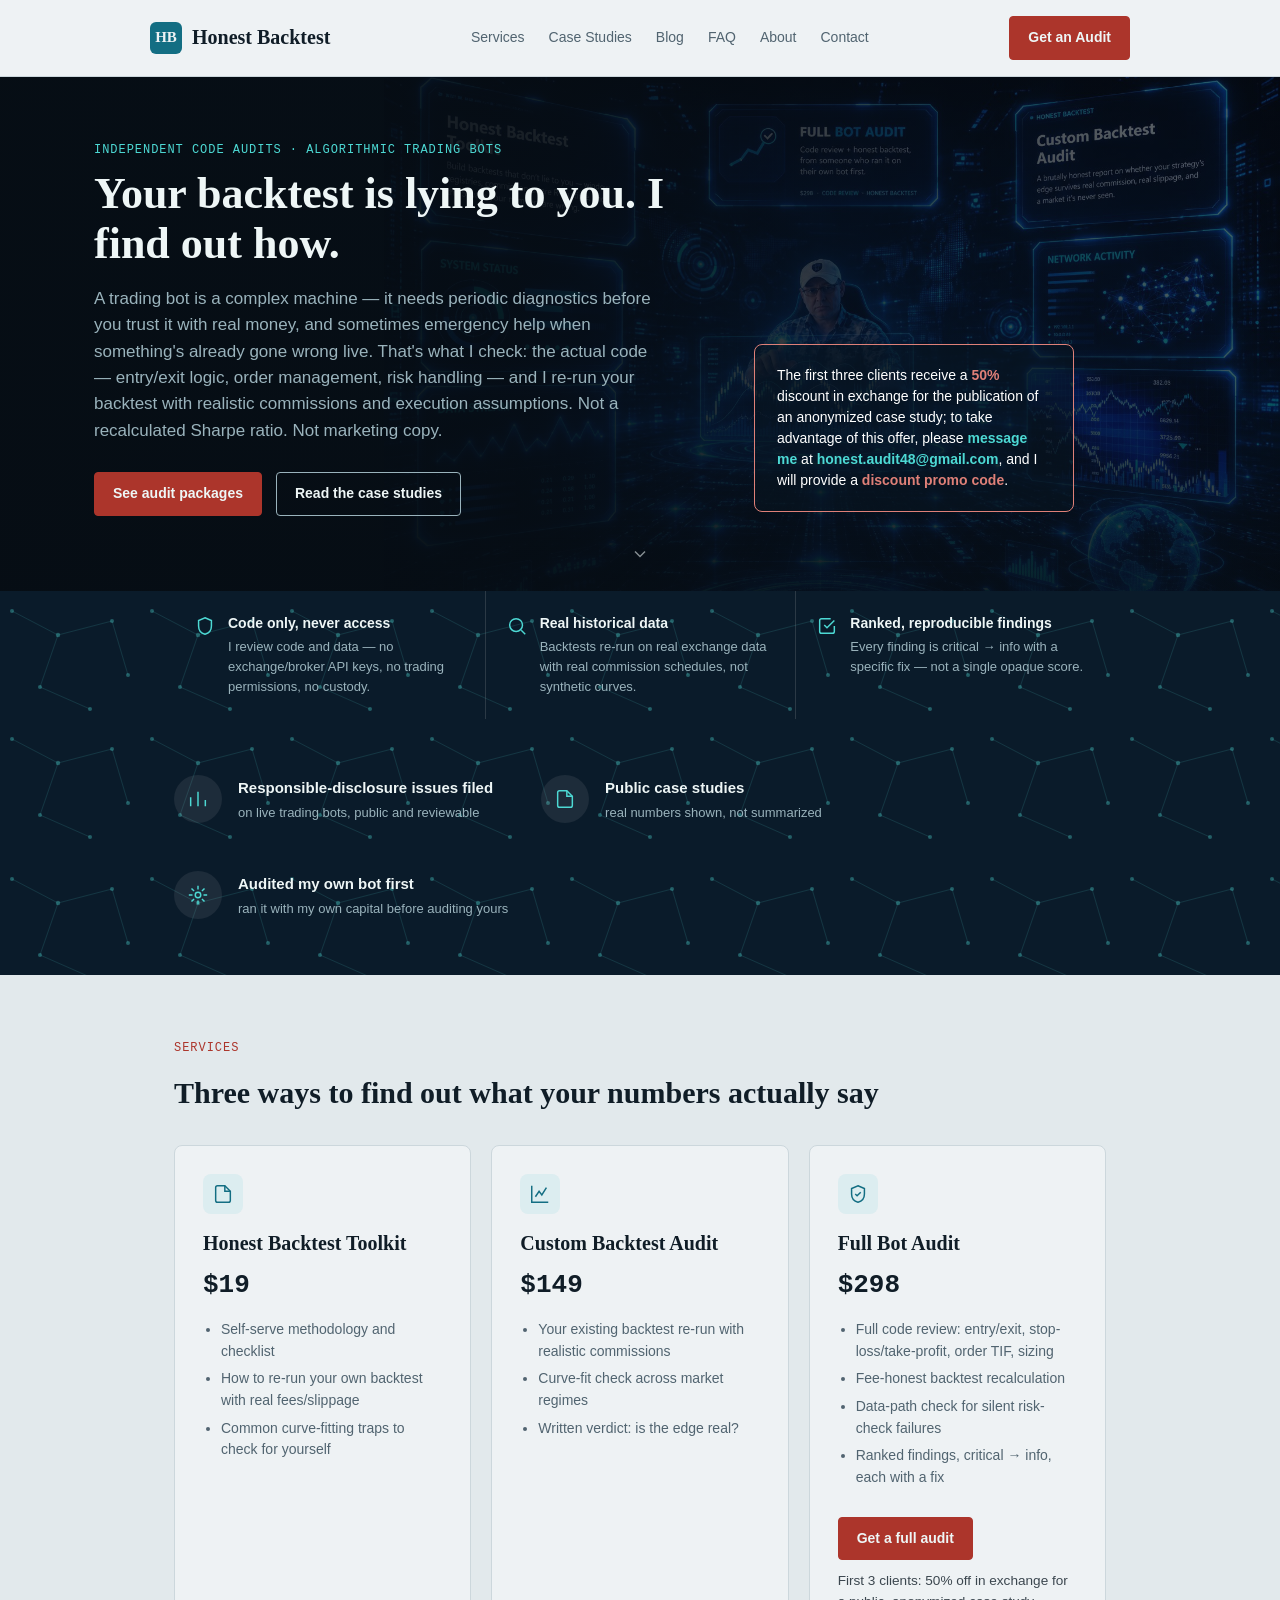
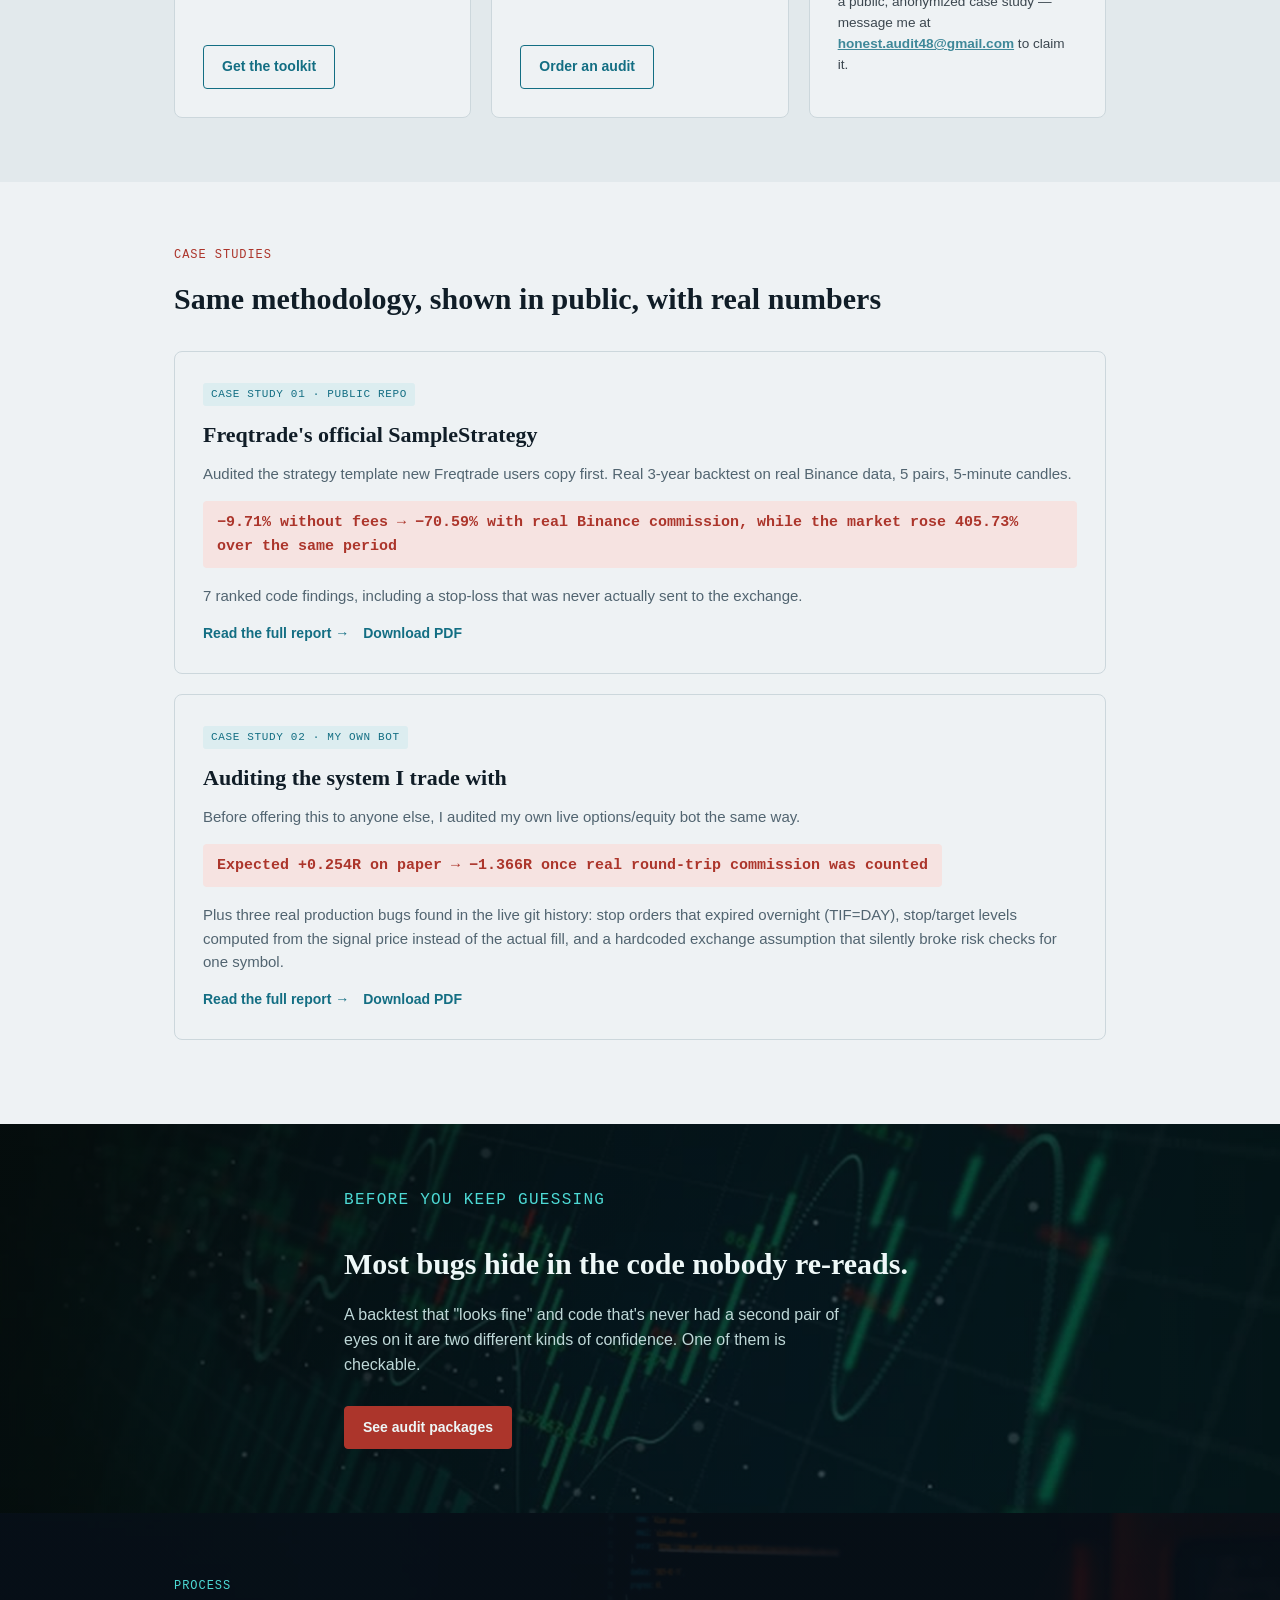
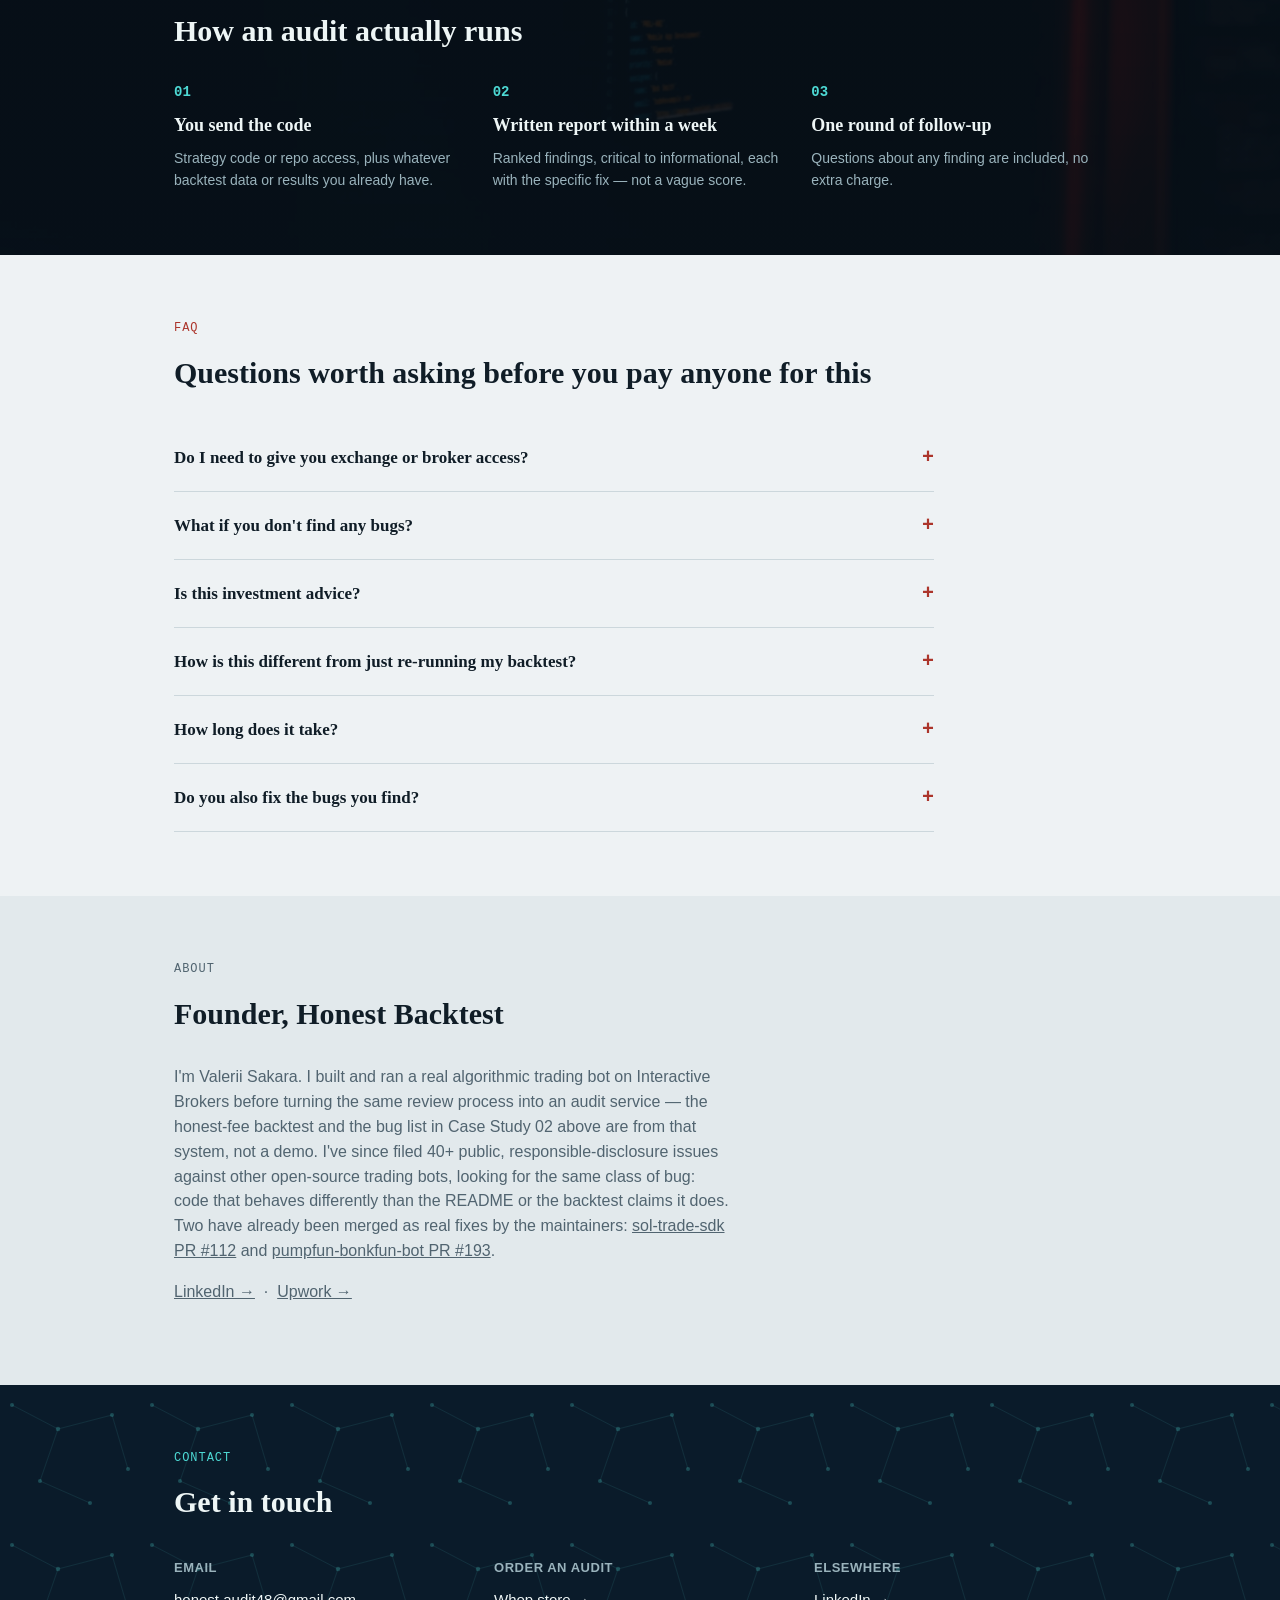
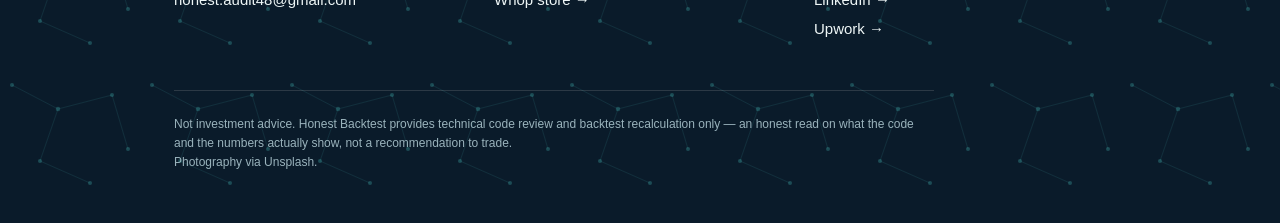
==== index.html @ cdfe2dd7 "content: добавить второй proof-фикс (pumpfun-bonkfun-bot PR #193) в About Первый мёрж (sol-trade-sdk" ====
<!DOCTYPE html>
<html lang="en">
<head>
<!-- Google tag (gtag.js) -->
<script async src="https://www.googletagmanager.com/gtag/js?id=G-0332EXMNZG"></script>
<script>
  window.dataLayer = window.dataLayer || [];
  function gtag(){dataLayer.push(arguments);}
  gtag('js', new Date());
  gtag('config', 'G-0332EXMNZG');
</script>
<meta charset="UTF-8">
<meta name="viewport" content="width=device-width, initial-scale=1.0">
<title>Honest Backtest — Code Audits for Algorithmic Trading Bots</title>
<meta name="description" content="Independent code audits for algorithmic trading bots. Real commissions, real bugs, real backtests — not marketing curves.">
<link rel="icon" href="data:image/svg+xml,%3Csvg xmlns='http://www.w3.org/2000/svg' viewBox='0 0 64 64'%3E%3Crect width='64' height='64' rx='10' fill='%230a1c2b'/%3E%3Ctext x='32' y='42' font-family='Georgia,serif' font-size='28' font-weight='bold' fill='%234dd9d4' text-anchor='middle'%3EHB%3C/text%3E%3C/svg%3E">
<link rel="stylesheet" href="assets/site.css">
</head>
<body>

<header class="site">
  <div class="wrap nav">
    <a class="brand" href="#top">
      <span class="mark">HB</span>
      Honest Backtest
    </a>
    <nav class="links">
      <a href="#services">Services</a>
      <a href="#cases">Case Studies</a>
      <a href="blog/">Blog</a>
      <a href="#faq">FAQ</a>
      <a href="#about">About</a>
      <a href="#contact">Contact</a>
    </nav>
    <a class="btn btn-primary" href="https://whop.com/honest-backtest/full-bot-audit/" target="_blank" rel="noopener">Get an Audit</a>
  </div>
</header>

<section class="hero" id="top">
  <div class="wrap hero-grid">
    
        <div class="hero-main">
    <p class="kicker">Independent code audits · algorithmic trading bots</p>
    <h1>Your backtest is lying to you. I find out how.</h1>
    <p class="lede">A trading bot is a complex machine — it needs periodic diagnostics before you
    trust it with real money, and sometimes emergency help when something's already gone
    wrong live. That's what I check: the actual code — entry/exit logic, order management, risk
    handling — and I re-run your backtest with realistic commissions and execution assumptions.
    Not a recalculated Sharpe ratio. Not marketing copy.</p>
    <div class="cta-row">
      <a class="btn btn-primary" href="https://whop.com/honest-backtest/full-bot-audit/" target="_blank" rel="noopener">See audit packages</a>
      <a class="btn btn-ghost" href="#cases">Read the case studies</a>
    </div>
        </div>
<div class="hero-offer"><p>The first three clients receive a <strong>50%</strong> discount in exchange for the publication of an anonymized case study; to take advantage of this offer, please <a href="mailto:honest.audit48@gmail.com?subject=Case%20study%20rate">message me</a> at <a href="mailto:honest.audit48@gmail.com?subject=Case%20study%20rate">honest.audit48@gmail.com</a>, and I will provide a <strong>discount promo code</strong>.</p></div>
  </div>
  <div class="scroll-cue">
    <a href="#services" aria-label="Scroll to services" style="color:inherit;">
      <svg viewBox="0 0 24 24" fill="none" stroke="currentColor" stroke-width="1.8"><path d="M6 9l6 6 6-6"/></svg>
    </a>
  </div>
</section>

<div class="trust-strip">
  <div class="wrap">
    <div class="trust-item">
      <svg class="icon" viewBox="0 0 24 24" fill="none" stroke="currentColor" stroke-width="1.6"><path d="M12 3l7 3v6c0 4.5-3 8-7 9-4-1-7-4.5-7-9V6l7-3z"/></svg>
      <div><strong>Code only, never access</strong><span>I review code and data — no exchange/broker API keys, no trading permissions, no custody.</span></div>
    </div>
    <div class="trust-item">
      <svg class="icon" viewBox="0 0 24 24" fill="none" stroke="currentColor" stroke-width="1.6"><circle cx="11" cy="11" r="7"/><path d="M21 21l-4.35-4.35"/></svg>
      <div><strong>Real historical data</strong><span>Backtests re-run on real exchange data with real commission schedules, not synthetic curves.</span></div>
    </div>
    <div class="trust-item">
      <svg class="icon" viewBox="0 0 24 24" fill="none" stroke="currentColor" stroke-width="1.6"><path d="M9 11l3 3 8-8"/><path d="M20 12v6a2 2 0 0 1-2 2H6a2 2 0 0 1-2-2V6a2 2 0 0 1 2-2h10"/></svg>
      <div><strong>Ranked, reproducible findings</strong><span>Every finding is critical → info with a specific fix — not a single opaque score.</span></div>
    </div>
  </div>
</div>

<div class="stat-band">
  <div class="wrap">
    <div class="stat">
      <div class="icon-badge"><svg class="icon" viewBox="0 0 24 24" fill="none" stroke="currentColor" stroke-width="1.6"><path d="M4 20V10M12 20V4M20 20v-7"/></svg></div>
      <div><strong>Responsible-disclosure issues filed</strong><div class="label">on live trading bots, public and reviewable</div></div>
    </div>
    <div class="stat">
      <div class="icon-badge"><svg class="icon" viewBox="0 0 24 24" fill="none" stroke="currentColor" stroke-width="1.6"><path d="M14 3H6a2 2 0 0 0-2 2v14a2 2 0 0 0 2 2h12a2 2 0 0 0 2-2V9z"/><path d="M14 3v6h6"/></svg></div>
      <div><strong>Public case studies</strong><div class="label">real numbers shown, not summarized</div></div>
    </div>
    <div class="stat">
      <div class="icon-badge"><svg class="icon" viewBox="0 0 24 24" fill="none" stroke="currentColor" stroke-width="1.6"><path d="M12 2v4M12 18v4M4.9 4.9l2.8 2.8M16.3 16.3l2.8 2.8M2 12h4M18 12h4M4.9 19.1l2.8-2.8M16.3 7.7l2.8-2.8"/><circle cx="12" cy="12" r="3"/></svg></div>
      <div><strong>Audited my own bot first</strong><div class="label">ran it with my own capital before auditing yours</div></div>
    </div>
  </div>
</div>

<section id="services" class="alt">
  <div class="wrap">
    <p class="kicker">Services</p>
    <h2>Three ways to find out what your numbers actually say</h2>
    <div class="cards">
      <div class="card">
        <div class="icon-badge"><svg class="icon" viewBox="0 0 24 24" fill="none" stroke="currentColor" stroke-width="1.6"><path d="M4 19V5a2 2 0 0 1 2-2h8l6 6v10a2 2 0 0 1-2 2H6a2 2 0 0 1-2-2z"/><path d="M14 3v6h6"/></svg></div>
        <h3>Honest Backtest Toolkit</h3>
        <div class="price">$19</div>
        <ul>
          <li>Self-serve methodology and checklist</li>
          <li>How to re-run your own backtest with real fees/slippage</li>
          <li>Common curve-fitting traps to check for yourself</li>
        </ul>
        <a class="btn btn-ghost" href="https://whop.com/honest-backtest/honest-backtest-toolkit/" target="_blank" rel="noopener">Get the toolkit</a>
      </div>
      <div class="card">
        <div class="icon-badge"><svg class="icon" viewBox="0 0 24 24" fill="none" stroke="currentColor" stroke-width="1.6"><path d="M3 3v18h18"/><path d="M7 15l4-6 3 4 5-8"/></svg></div>
        <h3>Custom Backtest Audit</h3>
        <div class="price">$149</div>
        <ul>
          <li>Your existing backtest re-run with realistic commissions</li>
          <li>Curve-fit check across market regimes</li>
          <li>Written verdict: is the edge real?</li>
        </ul>
        <a class="btn btn-ghost" href="https://whop.com/honest-backtest/custom-backtest-audit/" target="_blank" rel="noopener">Order an audit</a>
      </div>
      <div class="card">
        <div class="icon-badge"><svg class="icon" viewBox="0 0 24 24" fill="none" stroke="currentColor" stroke-width="1.6"><path d="M12 3l7 3v6c0 4.5-3 8-7 9-4-1-7-4.5-7-9V6l7-3z"/><path d="M9 12l2 2 4-4"/></svg></div>
        <h3>Full Bot Audit</h3>
        <div class="price">$298</div>
        <ul>
          <li>Full code review: entry/exit, stop-loss/take-profit, order TIF, sizing</li>
          <li>Fee-honest backtest recalculation</li>
          <li>Data-path check for silent risk-check failures</li>
          <li>Ranked findings, critical → info, each with a fix</li>
        </ul>
        <a class="btn btn-primary" href="https://whop.com/honest-backtest/full-bot-audit/" target="_blank" rel="noopener">Get a full audit</a>
        <p style="font-size:0.85rem;margin-top:0.6rem;opacity:0.8;">First 3 clients: 50% off in exchange for a public, anonymized case study — message me at <a href="mailto:honest.audit48@gmail.com?subject=Case%20study%20rate" style="color:var(--ledger);font-weight:600;">honest.audit48@gmail.com</a> to claim it.</p>
      </div>
    </div>
  </div>
</section>

<section id="cases">
  <div class="wrap">
    <p class="kicker">Case Studies</p>
    <h2>Same methodology, shown in public, with real numbers</h2>

    <div class="case">
      <span class="tag">Case Study 01 · Public repo</span>
      <h3>Freqtrade's official SampleStrategy</h3>
      <p>Audited the strategy template new Freqtrade users copy first. Real 3-year backtest on
      real Binance data, 5 pairs, 5-minute candles.</p>
      <div class="verdict">−9.71% without fees → −70.59% with real Binance commission, while the market rose 405.73% over the same period</div>
      <p>7 ranked code findings, including a stop-loss that was never actually sent to the exchange.</p>
      <div class="links">
        <a href="https://claude.ai/code/artifact/08ad5829-892b-4f8c-b512-94a0d132cc5e" target="_blank" rel="noopener">Read the full report →</a>
        <a href="assets/case_study_01.pdf" target="_blank">Download PDF</a>
      </div>
    </div>

    <div class="case">
      <span class="tag">Case Study 02 · My own bot</span>
      <h3>Auditing the system I trade with</h3>
      <p>Before offering this to anyone else, I audited my own live options/equity bot the same way.</p>
      <div class="verdict">Expected +0.254R on paper → −1.366R once real round-trip commission was counted</div>
      <p>Plus three real production bugs found in the live git history: stop orders that expired
      overnight (TIF=DAY), stop/target levels computed from the signal price instead of the actual
      fill, and a hardcoded exchange assumption that silently broke risk checks for one symbol.</p>
      <div class="links">
        <a href="https://claude.ai/code/artifact/f31bba22-2366-4776-a460-5d268b5673dc" target="_blank" rel="noopener">Read the full report →</a>
        <a href="assets/case_study_02.pdf" target="_blank">Download PDF</a>
      </div>
    </div>
  </div>
</section>

<div class="cta-photo-band">
  <div class="wrap">
    <p class="kicker">Before you keep guessing</p>
    <h2>Most bugs hide in the code nobody re-reads.</h2>
    <p>A backtest that "looks fine" and code that's never had a second pair of eyes on it are two
    different kinds of confidence. One of them is checkable.</p>
    <a class="btn btn-primary" href="https://whop.com/honest-backtest/full-bot-audit/" target="_blank" rel="noopener">See audit packages</a>
  </div>
</div>

<section class="process-photo">
  <div class="wrap">
    <p class="kicker">Process</p>
    <h2>How an audit actually runs</h2>
    <div class="steps">
      <div class="step">
        <div class="n">01</div>
        <h4>You send the code</h4>
        <p>Strategy code or repo access, plus whatever backtest data or results you already have.</p>
      </div>
      <div class="step">
        <div class="n">02</div>
        <h4>Written report within a week</h4>
        <p>Ranked findings, critical to informational, each with the specific fix — not a vague score.</p>
      </div>
      <div class="step">
        <div class="n">03</div>
        <h4>One round of follow-up</h4>
        <p>Questions about any finding are included, no extra charge.</p>
      </div>
    </div>
  </div>
</section>

<section id="faq">
  <div class="wrap">
    <p class="kicker">FAQ</p>
    <h2>Questions worth asking before you pay anyone for this</h2>
    <div class="faq">
      <details>
        <summary>Do I need to give you exchange or broker access?</summary>
        <p>No. I review code and whatever data/results you send me — never live API keys, trading
        permissions, or custody of funds. There is nothing to hand over access to.</p>
      </details>
      <details>
        <summary>What if you don't find any bugs?</summary>
        <p>You still get the fee-honest backtest recalculation and the full written report. The
        audit isn't graded on how many findings there are — a clean result is a real result too.</p>
      </details>
      <details>
        <summary>Is this investment advice?</summary>
        <p>No. It's a technical read on what your code and your numbers actually show — not a
        recommendation to trade, and not a guarantee of future performance.</p>
      </details>
      <details>
        <summary>How is this different from just re-running my backtest?</summary>
        <p>Most of the bugs that matter live in code paths a backtest never exercises — order
        time-in-force, stop/target computed from the wrong price, silent data-path failures. I read
        the code first, then recalculate the numbers with realistic fees on top.</p>
      </details>
      <details>
        <summary>How long does it take?</summary>
        <p>Written report within a week of receiving your code and data, with one round of
        follow-up questions included at no extra charge.</p>
      </details>
      <details>
        <summary>Do you also fix the bugs you find?</summary>
        <p>Think of it like a car: a trading bot is a complex machine — it needs periodic
        diagnostics before you trust it with real money, and sometimes emergency help when
        something's already gone wrong live. I run that diagnostic honestly whether it takes five
        minutes or five hours, whether I find one issue or ten — <strong>the audit fee never
        changes based on what I find.</strong> If something is actually wrong, fixing it is a
        separate job, quoted only after you've seen the findings — entirely your call whether to
        book it here or take the report elsewhere. Something wrong right now? Contact me:
        <a href="mailto:honest.audit48@gmail.com" style="color:var(--ledger);font-weight:600;">honest.audit48@gmail.com</a>.</p>
      </details>
    </div>
  </div>
</section>

<section id="about" class="alt">
  <div class="wrap about">
    <div>
      <p class="kicker">About</p>
      <h2>Founder, Honest Backtest</h2>
      <p>I'm Valerii Sakara. I built and ran a real algorithmic trading bot on Interactive Brokers
      before turning the same review process into an audit service — the honest-fee backtest and
      the bug list in Case Study 02 above are from that system, not a demo. I've since filed
      40+ public, responsible-disclosure issues against other open-source trading bots, looking
      for the same class of bug: code that behaves differently than the README or the backtest
      claims it does. Two have already been merged as real fixes by the maintainers:
      <a href="https://github.com/0xfnzero/sol-trade-sdk/pull/112" target="_blank" rel="noopener">sol-trade-sdk PR #112</a>
      and
      <a href="https://github.com/chainstacklabs/pumpfun-bonkfun-bot/pull/193" target="_blank" rel="noopener">pumpfun-bonkfun-bot PR #193</a>.</p>
      <p><a href="https://www.linkedin.com/in/valerii-sakara-b7b53826a" target="_blank" rel="noopener">LinkedIn →</a>
      &nbsp;·&nbsp;
      <a href="https://www.upwork.com/freelancers/~0172b73e1bdd2510b4" target="_blank" rel="noopener">Upwork →</a></p>
    </div>
  </div>
</section>

<div class="contact-band" id="contact">
  <div class="wrap">
    <p class="kicker">Contact</p>
    <h2>Get in touch</h2>
    <div class="contact-grid">
      <div class="contact-col">
        <strong>Email</strong>
        <a href="mailto:honest.audit48@gmail.com">honest.audit48@gmail.com</a>
      </div>
      <div class="contact-col">
        <strong>Order an audit</strong>
        <a href="https://whop.com/honest-backtest/" target="_blank" rel="noopener">Whop store →</a>
      </div>
      <div class="contact-col">
        <strong>Elsewhere</strong>
        <a href="https://www.linkedin.com/in/valerii-sakara-b7b53826a" target="_blank" rel="noopener">LinkedIn →</a>
        <a href="https://www.upwork.com/freelancers/~0172b73e1bdd2510b4" target="_blank" rel="noopener">Upwork →</a>
      </div>
    </div>
    <p class="disclaimer">Not investment advice. Honest Backtest provides technical code review and
    backtest recalculation only — an honest read on what the code and the numbers actually show,
    not a recommendation to trade.<br>Photography via Unsplash.</p>
  </div>
</div>

<script src="assets/analytics-events.js"></script>
</body>
</html>
---- assets/site.css ----
:root{
  --paper:#eef2f4;
  --paper-alt:#e2e9ec;
  --ink:#101d27;
  --ink-soft:#516470;
  --line:#ccd7dc;
  --ledger:#136e83;
  --ledger-deep:#0a1b2a;
  --ledger-soft:#dcedf0;
  --stamp:#ac352b;
  --stamp-soft:#f6e3e1;
  --on-dark:#eef6f6;
  --on-dark-soft:#9ab3bc;
  --glow:#4dd9d4;
  --mono: 'SFMono-Regular', Consolas, 'Liberation Mono', Menlo, monospace;
  --serif: Georgia, 'Times New Roman', serif;
  --sans: -apple-system, BlinkMacSystemFont, 'Segoe UI', Roboto, Helvetica, Arial, sans-serif;
}
@media (prefers-color-scheme: dark){
  :root{
    --paper:#0f1a22;
    --paper-alt:#14222b;
    --ink:#e7eef0;
    --ink-soft:#9bb0b8;
    --line:#25363f;
    --ledger:#4dd9d4;
    --ledger-deep:#08141f;
    --ledger-soft:#173139;
    --stamp:#df8078;
    --stamp-soft:#3a201d;
  }
}
*{box-sizing:border-box;}
body{
  margin:0;
  background:var(--paper);
  color:var(--ink);
  font-family:var(--sans);
  line-height:1.55;
}
a{color:inherit;}
svg.icon{width:22px;height:22px;flex:none;}
.wrap{max-width:980px;margin:0 auto;padding:0 24px;}
header.site{
  border-bottom:1px solid var(--line);
  background:var(--paper);
  position:sticky;top:0;z-index:10;
}
.nav{
  display:flex;align-items:center;justify-content:space-between;
  padding:16px 0;
}
.brand{
  display:flex;align-items:center;gap:10px;
  font-family:var(--serif);font-weight:700;font-size:20px;
  text-decoration:none;color:var(--ink);
}
.brand .mark{
  width:32px;height:32px;border-radius:6px;background:var(--ledger);
  color:var(--paper);display:flex;align-items:center;justify-content:center;
  font-family:var(--serif);font-weight:700;font-size:15px;
}
nav.links{display:flex;gap:24px;font-size:14px;}
nav.links a{text-decoration:none;color:var(--ink-soft);white-space:nowrap;}
nav.links a:hover{color:var(--ink);}
@media (max-width:760px){
  nav.links{display:none;}
  .nav{gap:12px;}
}
.btn{
  display:inline-block;padding:10px 18px;border-radius:4px;
  font-size:14px;font-weight:600;text-decoration:none;
  border:1px solid var(--ledger);
}
.btn-primary{background:var(--stamp);color:var(--on-dark);border-color:var(--stamp);}
.btn-primary:hover{opacity:.9;}
.btn-ghost{background:transparent;color:var(--ledger);}
.btn-ghost:hover{background:var(--ledger-soft);}
.btn-on-dark{border-color:var(--on-dark-soft);color:var(--on-dark);}
.btn-on-dark:hover{background:rgba(245,242,234,.08);}

section{padding:64px 0;}
section.alt{background:var(--paper-alt);}
.kicker{
  font-family:var(--mono);font-size:12px;letter-spacing:.08em;
  text-transform:uppercase;color:var(--stamp);margin:0 0 12px;
}
h1{font-family:var(--serif);font-size:48px;line-height:1.12;margin:0 0 20px;max-width:760px;}
h2{font-family:var(--serif);font-size:30px;margin:0 0 28px;}
.lede{font-size:18px;max-width:620px;margin:0 0 32px;}
.cta-row{display:flex;gap:14px;flex-wrap:wrap;}

/* Hero */
.hero{
  background-color:var(--ledger-deep);
  background-image:
    linear-gradient(100deg, rgba(6,13,20,.95) 0%, rgba(6,13,20,.88) 42%, rgba(6,13,20,.62) 68%, rgba(6,13,20,.4) 100%),
    linear-gradient(180deg, rgba(6,13,20,.3), rgba(6,13,20,.45) 65%, rgba(6,13,20,.8)),
    url("images/hero-main.jpg");
  background-repeat:no-repeat;
  background-size:100% 100%, 100% 100%, auto 116%;
  background-position:0 0, 0 0, right 15%;
  color:var(--on-dark);
  padding:64px 0 0;
}
.hero .kicker{color:var(--glow);font-size:12px;margin-bottom:10px;}
.hero h1{color:var(--on-dark);font-size:44px;margin-bottom:18px;max-width:620px;}
.hero .lede{color:var(--on-dark-soft);font-size:17px;margin-bottom:28px;max-width:560px;}
.hero .btn-ghost{color:var(--on-dark);border-color:var(--on-dark-soft);}
.hero .btn-ghost:hover{background:rgba(245,242,234,.08);}
@media (max-width:760px){
  .hero{
    background-image:
      linear-gradient(180deg, rgba(6,13,20,.55), rgba(6,13,20,.75) 55%, rgba(6,13,20,.93)),
      url("data:image/svg+xml,%3Csvg xmlns='http://www.w3.org/2000/svg' width='140' height='140' viewBox='0 0 140 140'%3E%3Cg stroke='%234dd9d4' stroke-width='1' fill='none' opacity='0.12'%3E%3Cline x1='12' y1='20' x2='58' y2='44'/%3E%3Cline x1='58' y1='44' x2='40' y2='96'/%3E%3Cline x1='58' y1='44' x2='112' y2='30'/%3E%3Cline x1='112' y1='30' x2='128' y2='84'/%3E%3Cline x1='40' y1='96' x2='90' y2='118'/%3E%3C/g%3E%3Cg fill='%234dd9d4' opacity='0.3'%3E%3Ccircle cx='12' cy='20' r='2'/%3E%3Ccircle cx='58' cy='44' r='2.2'/%3E%3Ccircle cx='112' cy='30' r='2'/%3E%3Ccircle cx='40' cy='96' r='2'/%3E%3Ccircle cx='128' cy='84' r='2'/%3E%3Ccircle cx='90' cy='118' r='2'/%3E%3C/g%3E%3C/svg%3E"),
      url("images/hero-main.jpg");
    background-size:100% 100%, 140px 140px, 55% auto;
    background-position:0 0, 0 0, 105% -10px;
    background-repeat:no-repeat, repeat, no-repeat;
  }
}
.hero .hero-grid{display:flex;gap:40px;align-items:flex-end;max-width:1140px;}
.hero-main{flex:0 0 auto;max-width:620px;}
.hero-offer{flex:1 1 260px;max-width:320px;background:rgba(8,20,31,.55);border:1.5px solid #df8078;border-radius:8px;padding:20px 22px;margin-bottom:4px;}
.hero-offer p{margin:0;font-size:14px;line-height:1.5;color:#fff;}.hero-offer strong{color:#df8078;}
.hero-offer a{color:var(--glow);font-weight:600;text-decoration:none;}
.hero-offer a:hover{text-decoration:underline;}
@media (max-width:820px){
    .hero .hero-grid{flex-direction:column;align-items:flex-start;}
    .hero-offer{max-width:100%;margin-top:20px;}
}
.scroll-cue{
  display:flex;justify-content:center;padding:28px 0 20px;opacity:.55;
}
.scroll-cue svg{width:20px;height:20px;}

/* Trust strip */
.trust-strip{
  background-color:var(--ledger-deep);
  background-image:url("data:image/svg+xml,%3Csvg xmlns='http://www.w3.org/2000/svg' width='140' height='140' viewBox='0 0 140 140'%3E%3Cg stroke='%234dd9d4' stroke-width='1' fill='none' opacity='0.14'%3E%3Cline x1='12' y1='20' x2='58' y2='44'/%3E%3Cline x1='58' y1='44' x2='40' y2='96'/%3E%3Cline x1='58' y1='44' x2='112' y2='30'/%3E%3Cline x1='112' y1='30' x2='128' y2='84'/%3E%3Cline x1='40' y1='96' x2='90' y2='118'/%3E%3C/g%3E%3Cg fill='%234dd9d4' opacity='0.35'%3E%3Ccircle cx='12' cy='20' r='2'/%3E%3Ccircle cx='58' cy='44' r='2.2'/%3E%3Ccircle cx='112' cy='30' r='2'/%3E%3Ccircle cx='40' cy='96' r='2'/%3E%3Ccircle cx='128' cy='84' r='2'/%3E%3Ccircle cx='90' cy='118' r='2'/%3E%3C/g%3E%3C/svg%3E");
  background-repeat:repeat;
  color:var(--on-dark);padding:0;
}
.trust-strip .wrap{
  display:grid;grid-template-columns:repeat(3,1fr);gap:0;
}
@media (max-width:820px){.trust-strip .wrap{grid-template-columns:1fr;}}
.trust-item{
  display:flex;align-items:flex-start;gap:12px;padding:22px 20px;
  border-left:1px solid rgba(245,242,234,.14);
}
.trust-item:first-child{border-left:none;}
@media (max-width:820px){.trust-item{border-left:none;border-top:1px solid rgba(245,242,234,.14);}
  .trust-item:first-child{border-top:none;}}
.trust-item svg{color:var(--glow);margin-top:2px;}
.trust-item strong{display:block;font-size:14px;margin-bottom:2px;}
.trust-item span{display:block;font-size:13px;color:var(--on-dark-soft);}

/* Stat band */
.stat-band{
  background-color:var(--ledger-deep);
  background-image:url("data:image/svg+xml,%3Csvg xmlns='http://www.w3.org/2000/svg' width='140' height='140' viewBox='0 0 140 140'%3E%3Cg stroke='%234dd9d4' stroke-width='1' fill='none' opacity='0.14'%3E%3Cline x1='12' y1='20' x2='58' y2='44'/%3E%3Cline x1='58' y1='44' x2='40' y2='96'/%3E%3Cline x1='58' y1='44' x2='112' y2='30'/%3E%3Cline x1='112' y1='30' x2='128' y2='84'/%3E%3Cline x1='40' y1='96' x2='90' y2='118'/%3E%3C/g%3E%3Cg fill='%234dd9d4' opacity='0.35'%3E%3Ccircle cx='12' cy='20' r='2'/%3E%3Ccircle cx='58' cy='44' r='2.2'/%3E%3Ccircle cx='112' cy='30' r='2'/%3E%3Ccircle cx='40' cy='96' r='2'/%3E%3Ccircle cx='128' cy='84' r='2'/%3E%3Ccircle cx='90' cy='118' r='2'/%3E%3C/g%3E%3C/svg%3E");
  background-repeat:repeat;
  color:var(--on-dark);
  padding:56px 0;
}
.stat-band .wrap{display:flex;gap:48px;flex-wrap:wrap;}
.stat-band .stat{display:flex;align-items:center;gap:16px;}
.stat-band .stat .icon-badge{
  width:48px;height:48px;border-radius:50%;background:rgba(245,242,234,.08);
  display:flex;align-items:center;justify-content:center;flex:none;
}
.stat-band .stat .icon-badge svg{color:var(--glow);}
.stat-band .stat strong{display:block;font-size:15px;font-weight:700;color:var(--on-dark);margin-bottom:4px;}
.stat-band .label{font-size:13px;color:var(--on-dark-soft);}

.cards{display:grid;grid-template-columns:repeat(3,1fr);gap:20px;}
@media (max-width:820px){.cards{grid-template-columns:1fr;}}
.card{
  border:1px solid var(--line);border-radius:8px;background:var(--paper);
  padding:28px;display:flex;flex-direction:column;
}
.card .icon-badge{
  width:40px;height:40px;border-radius:8px;background:var(--ledger-soft);
  display:flex;align-items:center;justify-content:center;margin-bottom:14px;
}
.card .icon-badge svg{color:var(--ledger);}
.card .price{font-family:var(--mono);font-size:26px;font-weight:700;margin:6px 0 14px;}
.card h3{font-family:var(--serif);font-size:20px;margin:0;}
.card ul{padding-left:18px;margin:0 0 22px;color:var(--ink-soft);font-size:14px;flex:1;}
.card li{margin-bottom:6px;}
.card .btn{align-self:flex-start;}

.case{
  border:1px solid var(--line);border-radius:8px;background:var(--paper);
  padding:28px;margin-bottom:20px;
}
.case .tag{
  display:inline-block;font-family:var(--mono);font-size:11px;letter-spacing:.06em;
  text-transform:uppercase;color:var(--ledger);background:var(--ledger-soft);
  padding:3px 8px;border-radius:3px;margin-bottom:12px;
}
.case h3{font-family:var(--serif);font-size:22px;margin:0 0 10px;}
.case p{color:var(--ink-soft);margin:0 0 16px;font-size:15px;}
.verdict{
  font-family:var(--mono);font-size:15px;background:var(--stamp-soft);color:var(--stamp);
  border-radius:4px;padding:10px 14px;display:inline-block;margin-bottom:16px;font-weight:700;
}
.case .links{display:flex;gap:14px;font-size:14px;}
.case .links a{color:var(--ledger);font-weight:600;text-decoration:none;}
.case .links a:hover{text-decoration:underline;}

.steps{display:grid;grid-template-columns:repeat(3,1fr);gap:24px;}
@media (max-width:820px){.steps{grid-template-columns:1fr;}}
.step .n{font-family:var(--mono);font-weight:700;font-size:14px;margin-bottom:8px;}
.step h4{font-family:var(--serif);font-size:18px;margin:0 0 8px;}
.step p{font-size:14px;margin:0;}

/* Process section on photo background */
.process-photo{
  background-image:
    linear-gradient(180deg, rgba(7,15,23,.90), rgba(7,15,23,.94)),
    url("images/code-screen.jpg");
  background-size:cover;background-position:center;
  color:var(--on-dark);
}
.process-photo .kicker{color:var(--glow);}
.process-photo h2{color:var(--on-dark);}
.process-photo .step .n{color:var(--glow);}
.process-photo .step h4{color:var(--on-dark);}
.process-photo .step p{color:var(--on-dark-soft);}

/* Mid-page colorful CTA band (photo) */
.cta-photo-band{
  background-image:
    linear-gradient(115deg, rgba(5,14,14,.90), rgba(6,30,26,.62)),
    url("images/cta-chart.jpg");
  background-size:cover;background-position:center;
  color:#eef8f8;
  padding:64px 0;
}
.cta-photo-band .wrap{max-width:640px;}
.cta-photo-band .kicker{color:var(--glow);}
.cta-photo-band h2{color:#eef8f8;margin-bottom:16px;}
.cta-photo-band p{color:#bfd8d8;font-size:16px;margin:0 0 28px;max-width:520px;}
.cta-photo-band .btn-primary{background:var(--stamp);border-color:var(--stamp);}

/* FAQ */
.faq{max-width:760px;}
.faq details{
  border-bottom:1px solid var(--line);padding:18px 0;
}
.faq summary{
  cursor:pointer;font-family:var(--serif);font-size:17px;font-weight:700;
  list-style:none;display:flex;justify-content:space-between;align-items:center;gap:16px;
}
.faq summary::-webkit-details-marker{display:none;}
.faq summary::after{content:'+';font-family:var(--mono);font-size:20px;color:var(--stamp);flex:none;}
.faq details[open] summary::after{content:'−';}
.faq p{color:var(--ink-soft);margin:12px 0 0;font-size:15px;max-width:660px;}

.about{display:flex;gap:36px;flex-wrap:wrap;align-items:flex-start;}
.about p{color:var(--ink-soft);max-width:560px;}

/* Contact band */
.contact-band{
  background-color:var(--ledger-deep);
  background-image:url("data:image/svg+xml,%3Csvg xmlns='http://www.w3.org/2000/svg' width='140' height='140' viewBox='0 0 140 140'%3E%3Cg stroke='%234dd9d4' stroke-width='1' fill='none' opacity='0.1'%3E%3Cline x1='12' y1='20' x2='58' y2='44'/%3E%3Cline x1='58' y1='44' x2='40' y2='96'/%3E%3Cline x1='58' y1='44' x2='112' y2='30'/%3E%3Cline x1='112' y1='30' x2='128' y2='84'/%3E%3Cline x1='40' y1='96' x2='90' y2='118'/%3E%3C/g%3E%3Cg fill='%234dd9d4' opacity='0.25'%3E%3Ccircle cx='12' cy='20' r='2'/%3E%3Ccircle cx='58' cy='44' r='2.2'/%3E%3Ccircle cx='112' cy='30' r='2'/%3E%3Ccircle cx='40' cy='96' r='2'/%3E%3Ccircle cx='128' cy='84' r='2'/%3E%3Ccircle cx='90' cy='118' r='2'/%3E%3C/g%3E%3C/svg%3E");
  background-repeat:repeat;
  color:var(--on-dark);padding:64px 0 40px;
}
.contact-band .kicker{color:var(--glow);}
.contact-band h2{color:var(--on-dark);}
.contact-grid{display:grid;grid-template-columns:repeat(3,1fr);gap:28px;margin-top:32px;}
@media (max-width:820px){.contact-grid{grid-template-columns:1fr;}}
.contact-col strong{display:block;font-size:13px;letter-spacing:.04em;text-transform:uppercase;color:var(--on-dark-soft);margin-bottom:10px;}
.contact-col a{display:block;color:var(--on-dark);text-decoration:none;font-size:15px;margin-bottom:6px;}
.contact-col a:hover{color:var(--glow);}
.contact-band .disclaimer{
  margin-top:44px;padding-top:24px;border-top:1px solid rgba(245,242,234,.14);
  font-size:12px;color:var(--on-dark-soft);max-width:760px;
}

/* Blog index */
.blog-list{max-width:760px;}
.blog-post-card{border-bottom:1px solid var(--line);padding:28px 0;}
.blog-post-card:first-child{padding-top:0;}
.blog-post-card .post-meta{font-family:var(--mono);font-size:12px;letter-spacing:.04em;text-transform:uppercase;color:var(--ink-soft);margin-bottom:10px;}
.blog-post-card h3{font-family:var(--serif);font-size:23px;margin:0 0 10px;}
.blog-post-card h3 a{text-decoration:none;color:var(--ink);}
.blog-post-card h3 a:hover{color:var(--ledger);}
.blog-post-card p{color:var(--ink-soft);font-size:15px;margin:0 0 12px;max-width:640px;}
.blog-post-card .read-more{color:var(--ledger);font-weight:600;font-size:14px;text-decoration:none;}
.blog-post-card .read-more:hover{text-decoration:underline;}

/* Article (single post) */
.article-header{
  background-color:var(--ledger-deep);
  background-image:url("data:image/svg+xml,%3Csvg xmlns='http://www.w3.org/2000/svg' width='140' height='140' viewBox='0 0 140 140'%3E%3Cg stroke='%234dd9d4' stroke-width='1' fill='none' opacity='0.14'%3E%3Cline x1='12' y1='20' x2='58' y2='44'/%3E%3Cline x1='58' y1='44' x2='40' y2='96'/%3E%3Cline x1='58' y1='44' x2='112' y2='30'/%3E%3Cline x1='112' y1='30' x2='128' y2='84'/%3E%3Cline x1='40' y1='96' x2='90' y2='118'/%3E%3C/g%3E%3Cg fill='%234dd9d4' opacity='0.35'%3E%3Ccircle cx='12' cy='20' r='2'/%3E%3Ccircle cx='58' cy='44' r='2.2'/%3E%3Ccircle cx='112' cy='30' r='2'/%3E%3Ccircle cx='40' cy='96' r='2'/%3E%3Ccircle cx='128' cy='84' r='2'/%3E%3Ccircle cx='90' cy='118' r='2'/%3E%3C/g%3E%3C/svg%3E");
  background-repeat:repeat;
  color:var(--on-dark);padding:40px 0 44px;
}
.article-header .back-link{display:inline-block;margin-bottom:20px;font-size:14px;color:var(--glow);text-decoration:none;font-weight:600;}
.article-header .back-link:hover{text-decoration:underline;}
.article-header .kicker{color:var(--glow);}
.article-header h1{color:var(--on-dark);font-size:36px;max-width:720px;margin-bottom:14px;}
.article-header .dek{color:var(--on-dark-soft);font-size:17px;max-width:640px;margin:0 0 16px;}
.article-header .meta{color:var(--on-dark-soft);font-size:13px;font-family:var(--mono);}

.article{max-width:680px;margin:0 auto;padding:56px 24px 24px;}
.article h2{font-family:var(--serif);font-size:25px;margin:44px 0 16px;}
.article h2:first-child{margin-top:0;}
.article p{margin:0 0 18px;font-size:16px;}
.article ul, .article ol{margin:0 0 18px;padding-left:22px;font-size:16px;}
.article li{margin-bottom:8px;}
.article code{font-family:var(--mono);font-size:0.87em;background:var(--paper-alt);padding:2px 5px;border-radius:3px;}
.article pre{background:var(--ledger-deep);color:var(--on-dark);padding:18px 20px;border-radius:8px;overflow-x:auto;margin:0 0 20px;}
.article pre code{background:none;padding:0;color:inherit;font-size:13.5px;line-height:1.55;}
.article strong{font-weight:700;}
.article em{color:var(--ink-soft);}
.article hr{border:none;border-top:1px solid var(--line);margin:8px 0 32px;}
.article .dek-lead{color:var(--ink-soft);font-style:italic;font-size:17px;margin:0 0 28px;}

/* Lead box (checklist form, mid-article CTA) */
.lead-box{
  border:1px solid var(--line);border-radius:8px;background:var(--paper-alt);
  padding:28px 28px 8px;margin:32px 0 8px;
}
.lead-box .kicker{margin-bottom:8px;}
.lead-box h2{font-size:22px;margin:0 0 10px;}
.lead-box > p{color:var(--ink-soft);font-size:15px;max-width:520px;}
.lead-form-row{display:flex;gap:10px;flex-wrap:wrap;margin:18px 0 4px;}
.lead-form-row input[type=email]{
  flex:1;min-width:220px;padding:10px 14px;border-radius:4px;border:1px solid var(--line);
  background:var(--paper);color:var(--ink);font-size:15px;font-family:var(--sans);
}
.lead-form-row .btn{border:none;cursor:pointer;font-family:var(--sans);}
.lead-form-status{font-size:13px;color:var(--ledger);min-height:18px;margin:0 0 20px;}
.sr-only{position:absolute;width:1px;height:1px;padding:0;margin:-1px;overflow:hidden;clip:rect(0,0,0,0);white-space:nowrap;border:0;}

/* Mid-article checklist CTA (inline card) */
.article-cta{
  border:1px solid var(--line);border-left:3px solid var(--stamp);border-radius:6px;
  background:var(--paper-alt);padding:18px 22px;margin:8px 0 32px;
}
.article-cta p{margin:0 0 12px;font-size:15px;color:var(--ink-soft);}
.article-cta a.btn{font-size:13px;padding:8px 14px;}
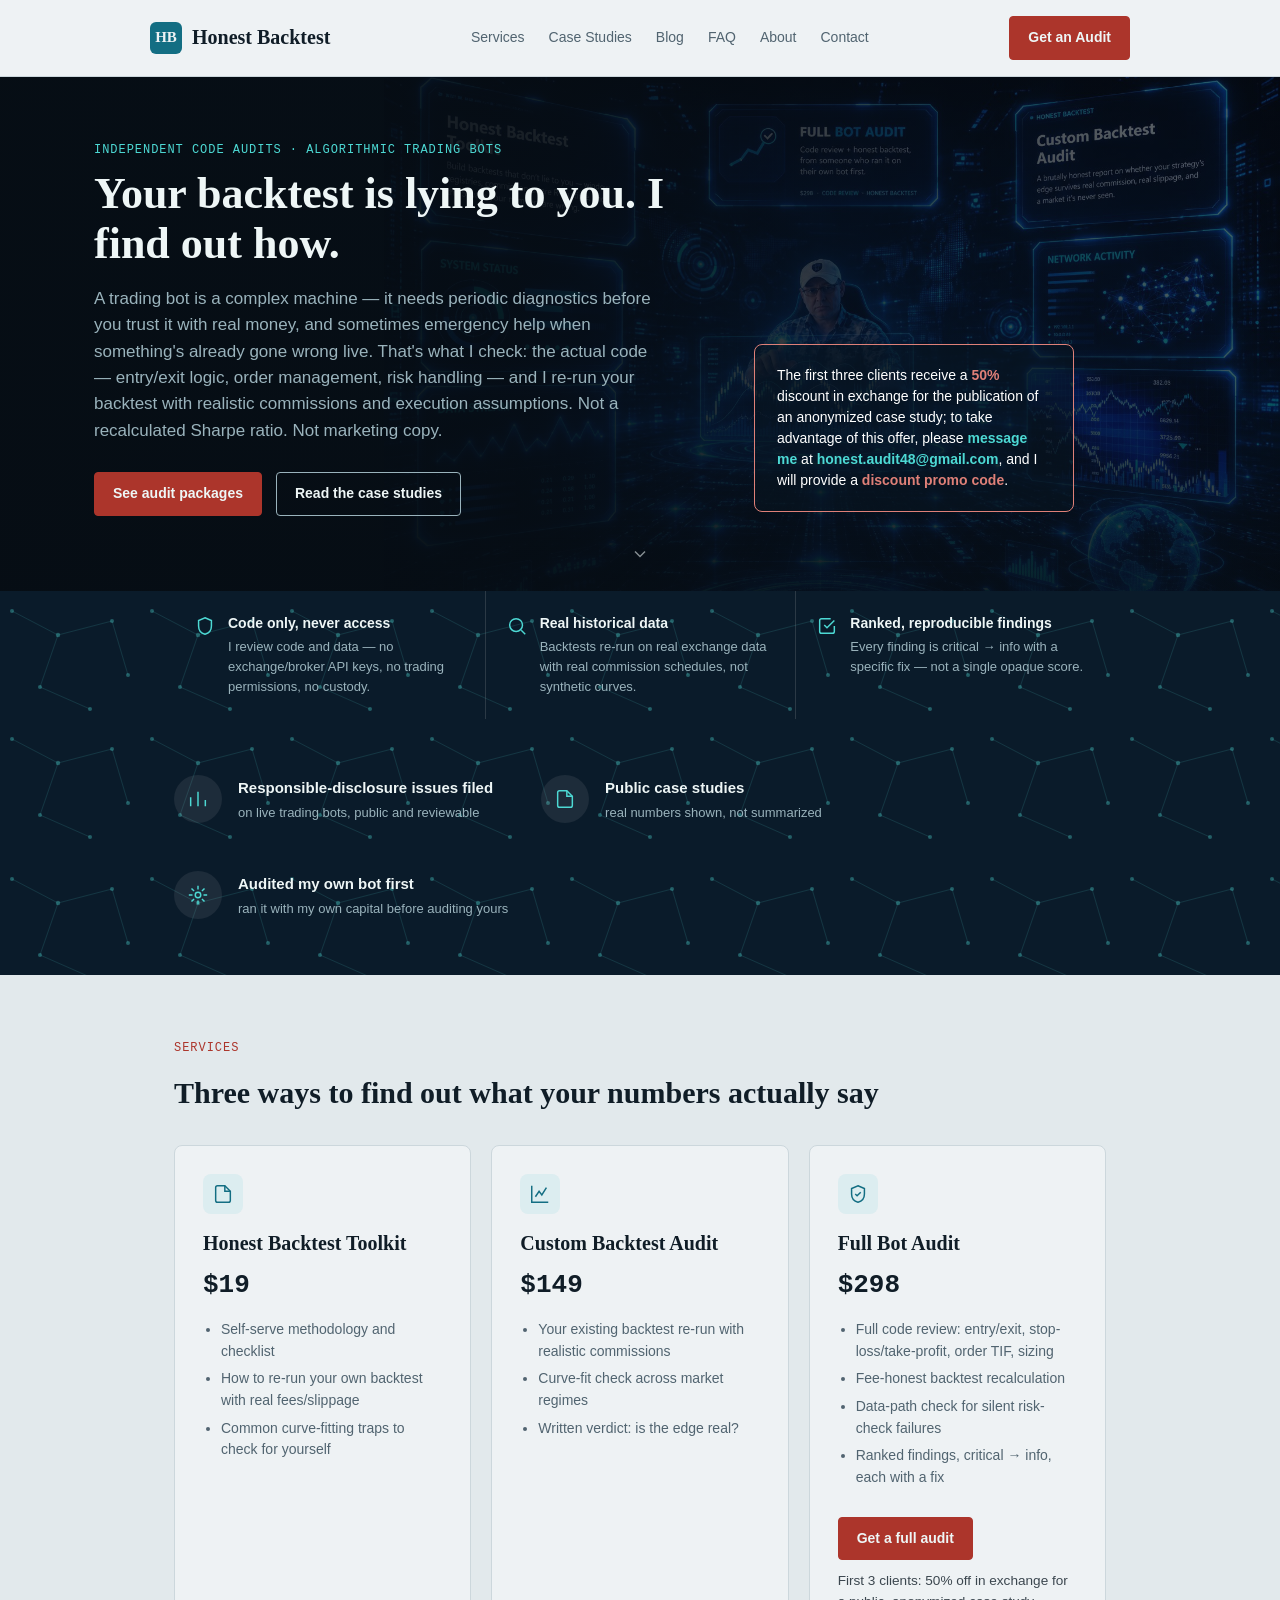
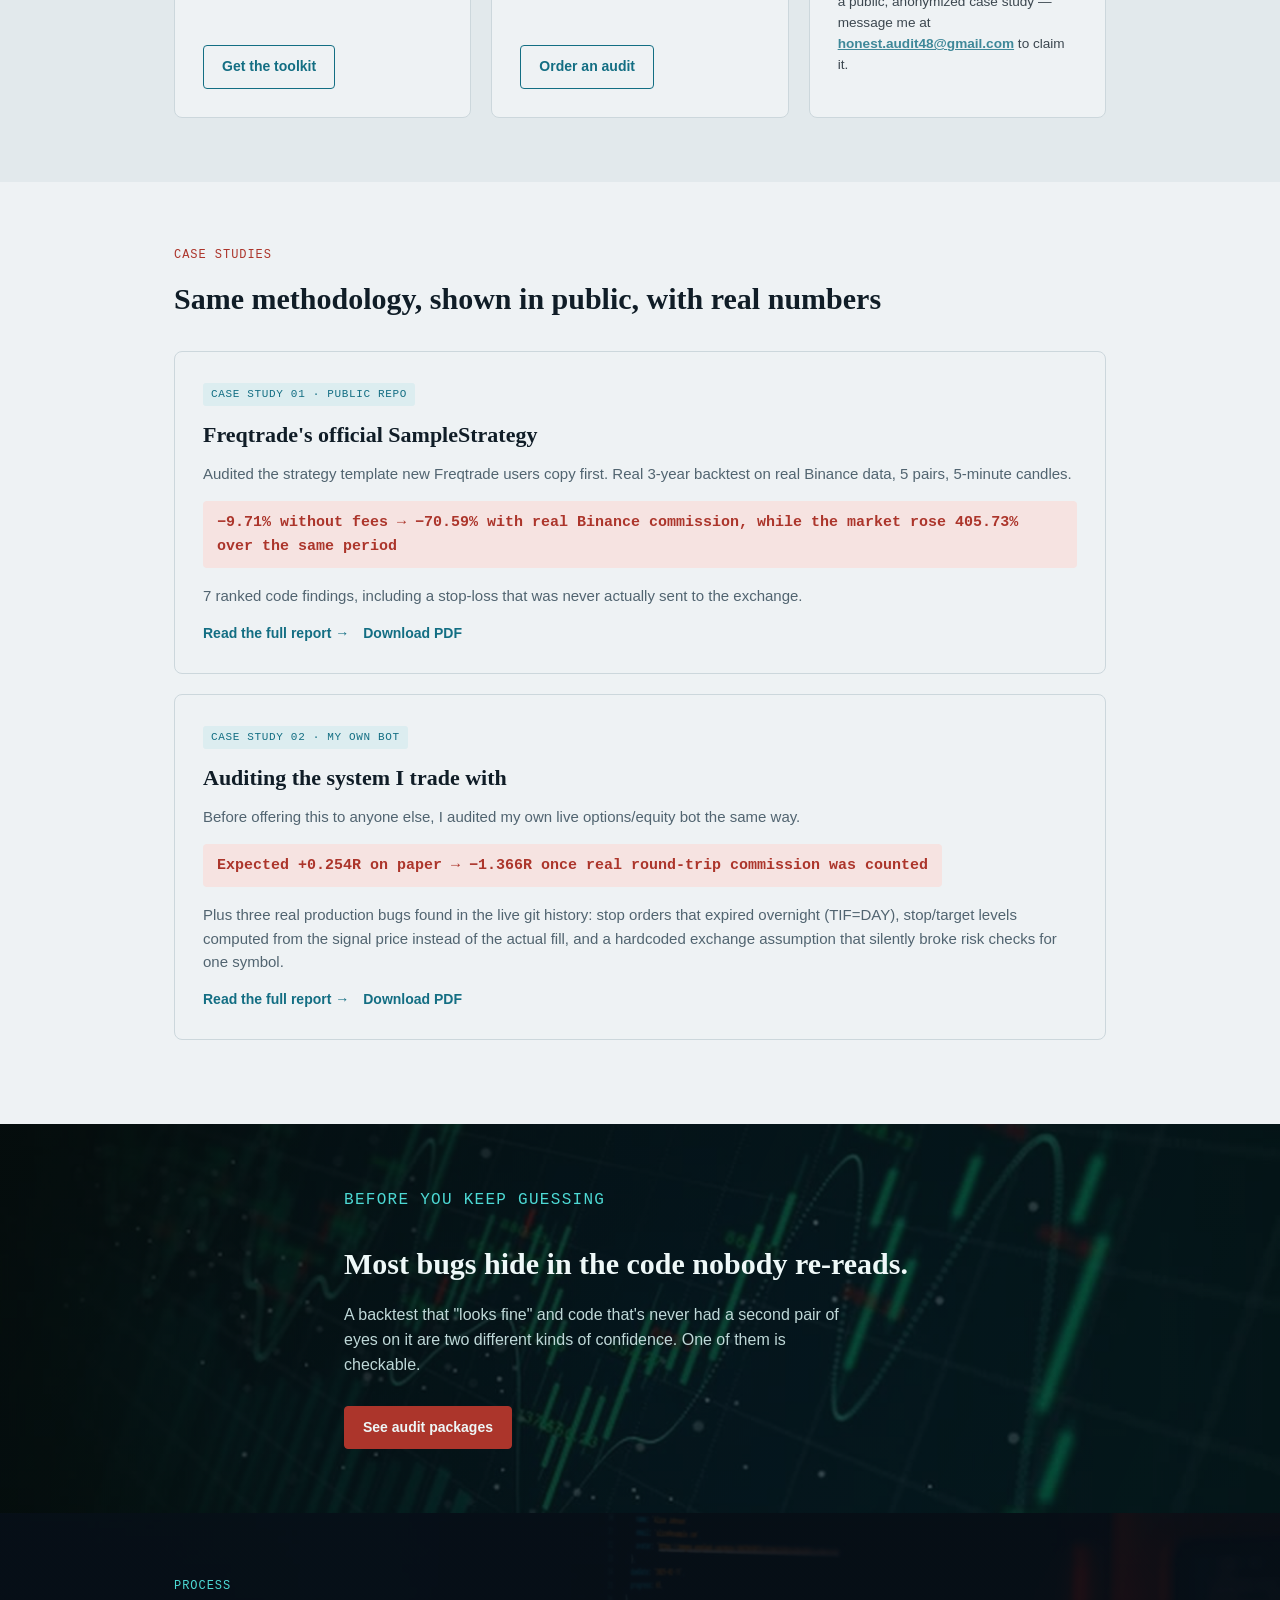
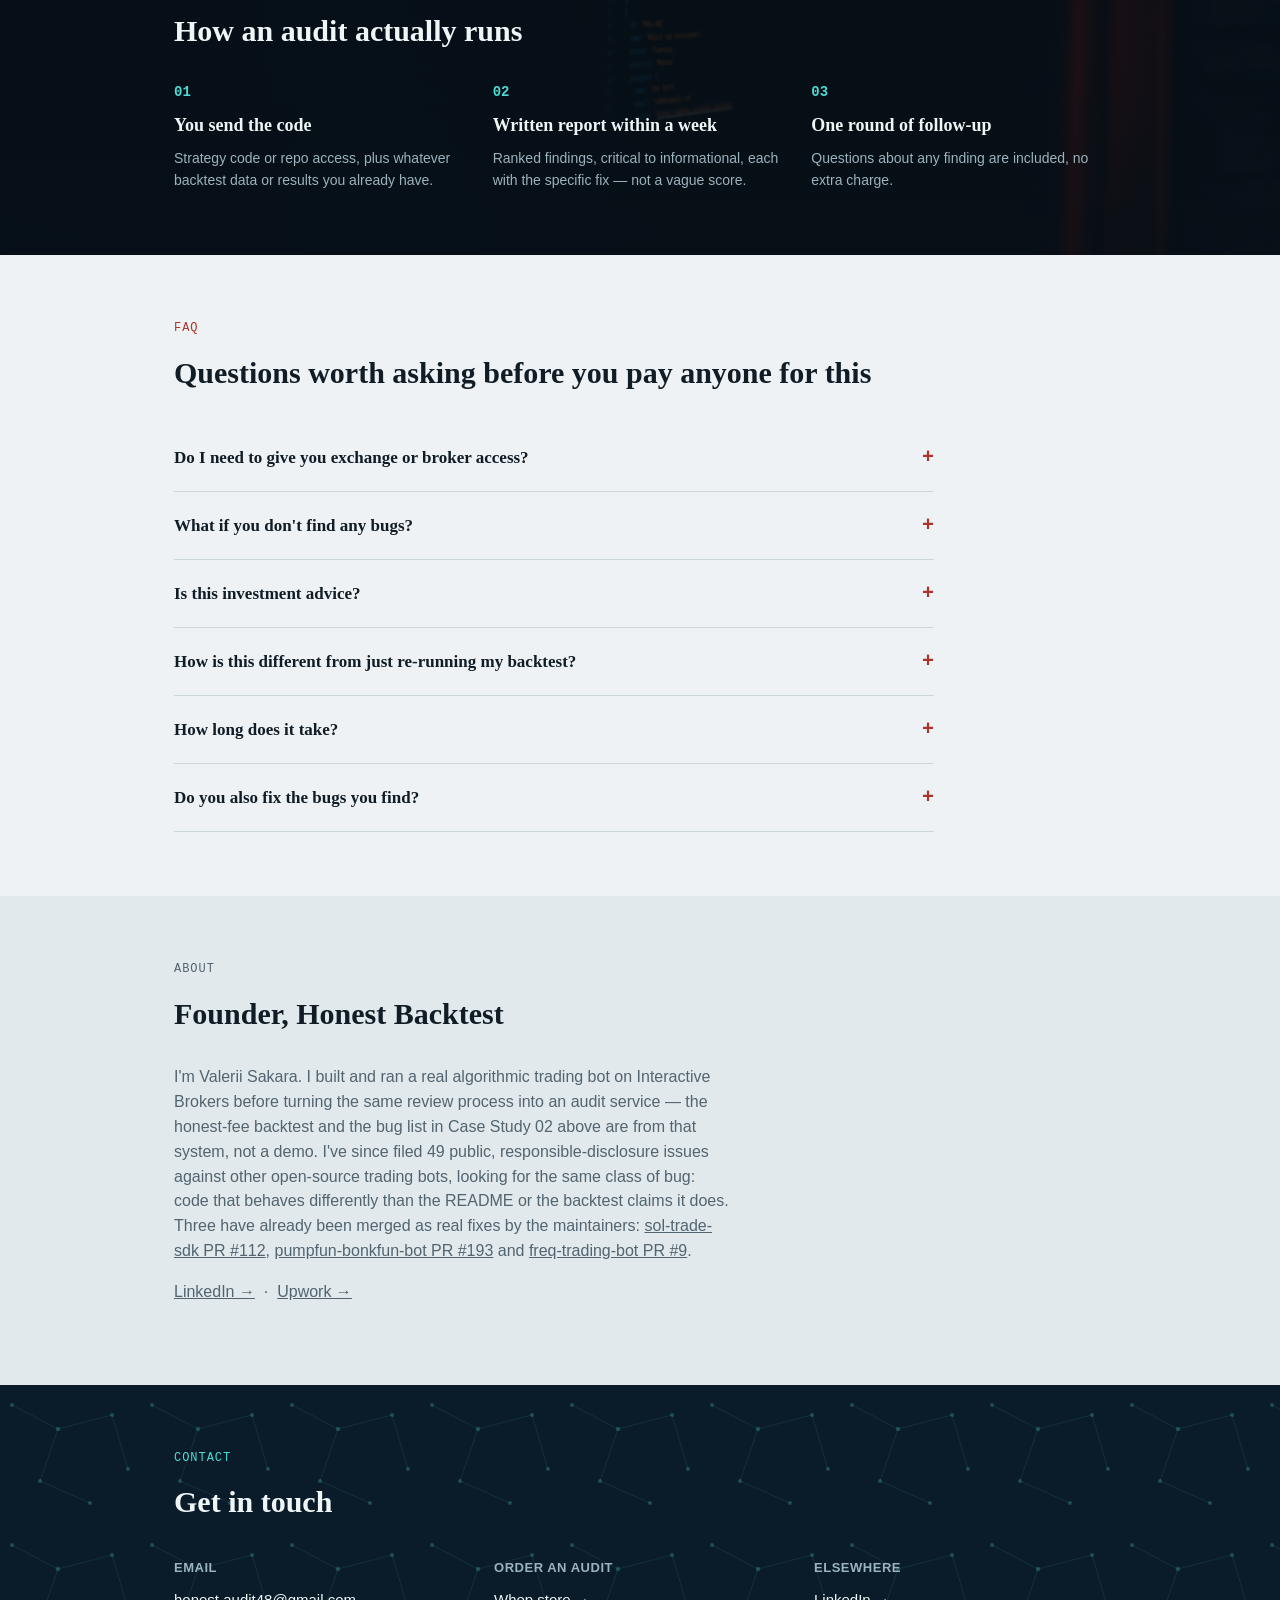
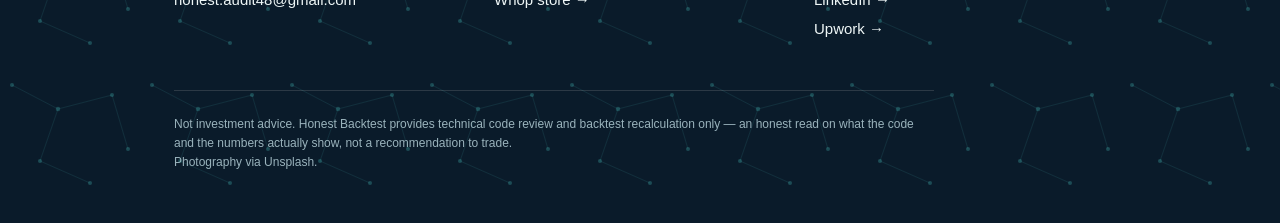
==== commit 8ff9b92e: "content: About — 49 issue и третий смёржённый фикс (freq-trading-bot PR #9) Co-Authored-By: Claude S" ====
--- a/index.html
+++ b/index.html
@@ -9,6 +9,8 @@
   gtag('js', new Date());
   gtag('config', 'G-0332EXMNZG');
 </script>
+<!-- Whop pixel -->
+<script>!function(w,d,s,u,n,a,b){if(w[n])return;a=w[n]={q:[],t:+new Date,s:[],o:u,track:function(){a.q.push([+new Date].concat([].slice.call(arguments)))},setScope:function(){a.s=[].slice.call(arguments).filter(function(x){return typeof x==="string"});a.q.push([+new Date,"setScope"].concat(a.s))},scope:function(){var c=[].slice.call(arguments);return{track:function(){a.q.push([+new Date].concat([].slice.call(arguments)).concat([{__scope:c}]))}}}};b=d.createElement(s);b.async=1;b.src=u+"/s.js";d.getElementsByTagName(s)[0].parentNode.insertBefore(b,d.getElementsByTagName(s)[0])}(window,document,"script","https://t.whop.tw","whop");whop.setScope("biz_3nliSOcGgTLOOI");whop.track("page");</script>
 <meta charset="UTF-8">
 <meta name="viewport" content="width=device-width, initial-scale=1.0">
 <title>Honest Backtest — Code Audits for Algorithmic Trading Bots</title>
@@ -261,12 +263,13 @@
       <p>I'm Valerii Sakara. I built and ran a real algorithmic trading bot on Interactive Brokers
       before turning the same review process into an audit service — the honest-fee backtest and
       the bug list in Case Study 02 above are from that system, not a demo. I've since filed
-      40+ public, responsible-disclosure issues against other open-source trading bots, looking
+      49 public, responsible-disclosure issues against other open-source trading bots, looking
       for the same class of bug: code that behaves differently than the README or the backtest
-      claims it does. Two have already been merged as real fixes by the maintainers:
-      <a href="https://github.com/0xfnzero/sol-trade-sdk/pull/112" target="_blank" rel="noopener">sol-trade-sdk PR #112</a>
+      claims it does. Three have already been merged as real fixes by the maintainers:
+      <a href="https://github.com/0xfnzero/sol-trade-sdk/pull/112" target="_blank" rel="noopener">sol-trade-sdk PR #112</a>,
+      <a href="https://github.com/chainstacklabs/pumpfun-bonkfun-bot/pull/193" target="_blank" rel="noopener">pumpfun-bonkfun-bot PR #193</a>
       and
-      <a href="https://github.com/chainstacklabs/pumpfun-bonkfun-bot/pull/193" target="_blank" rel="noopener">pumpfun-bonkfun-bot PR #193</a>.</p>
+      <a href="https://github.com/thanhphan20/freq-trading-bot/pull/9" target="_blank" rel="noopener">freq-trading-bot PR #9</a>.</p>
       <p><a href="https://www.linkedin.com/in/valerii-sakara-b7b53826a" target="_blank" rel="noopener">LinkedIn →</a>
       &nbsp;·&nbsp;
       <a href="https://www.upwork.com/freelancers/~0172b73e1bdd2510b4" target="_blank" rel="noopener">Upwork →</a></p>
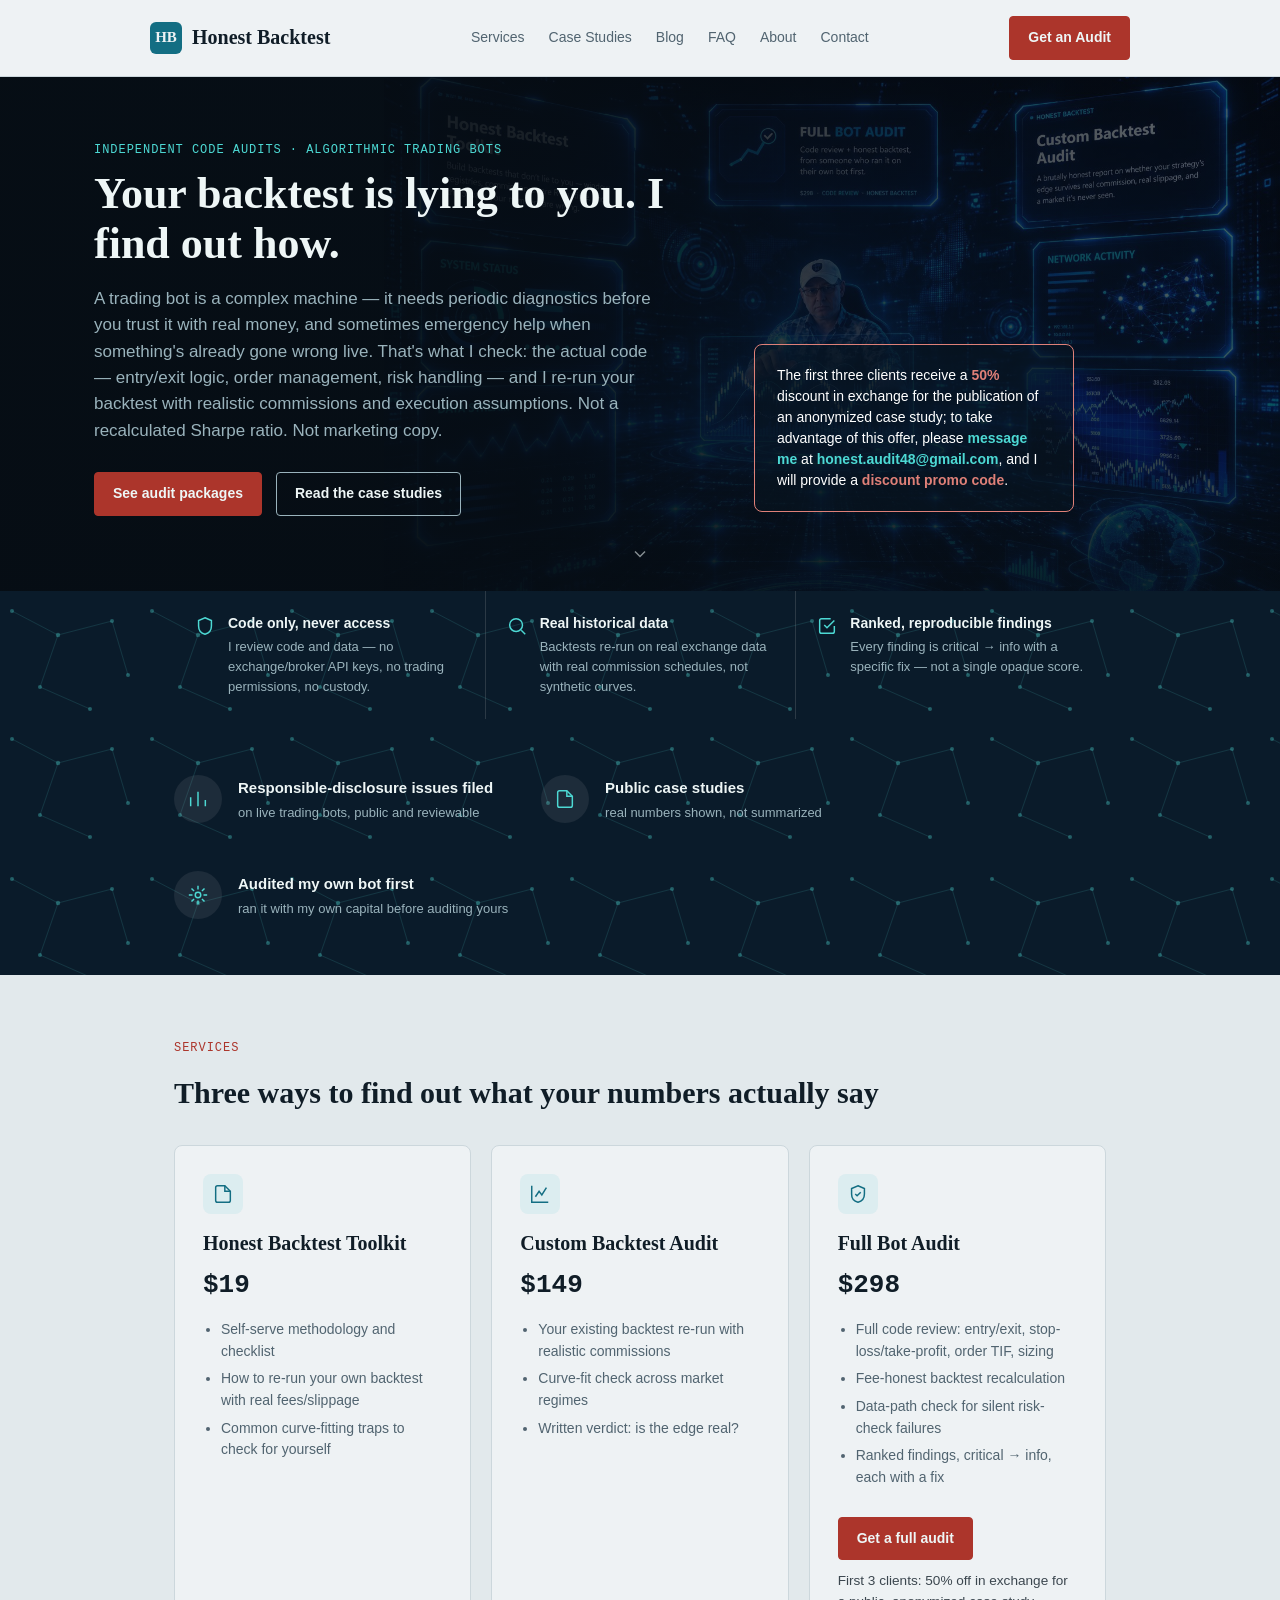
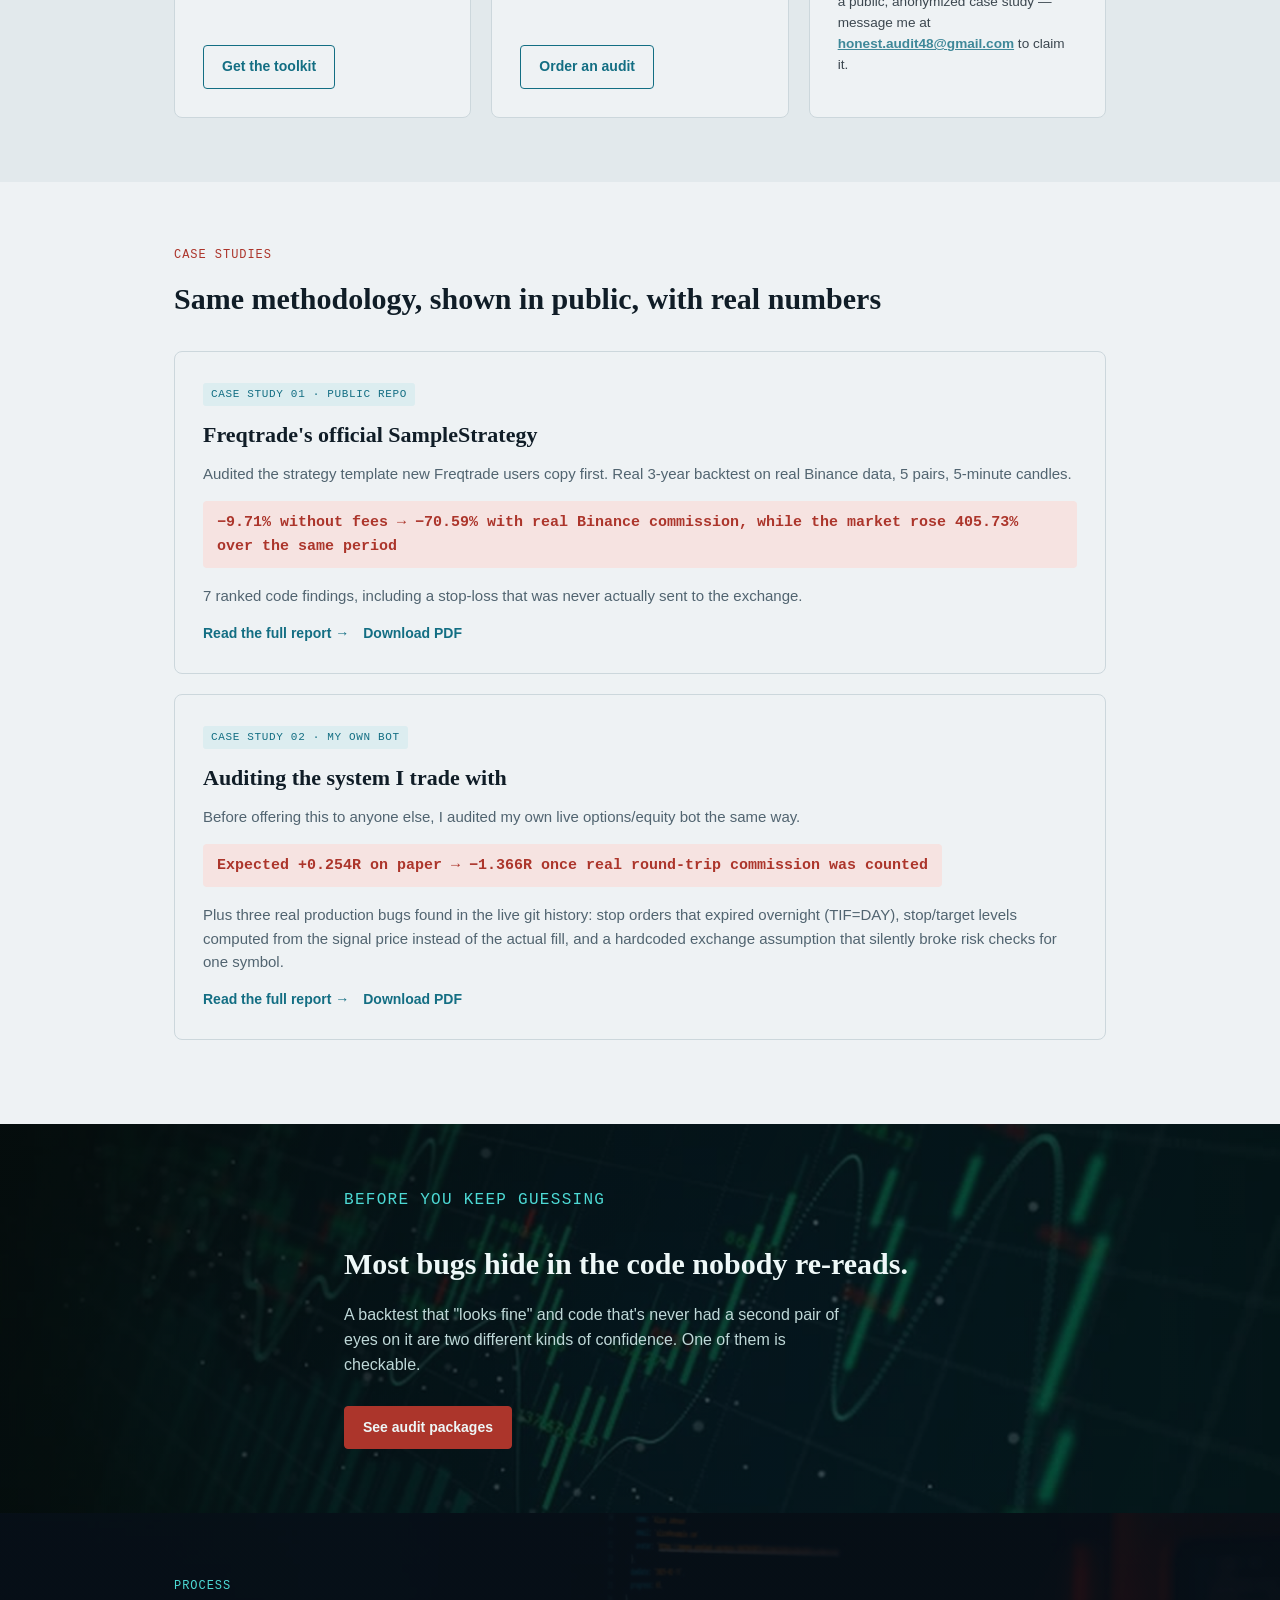
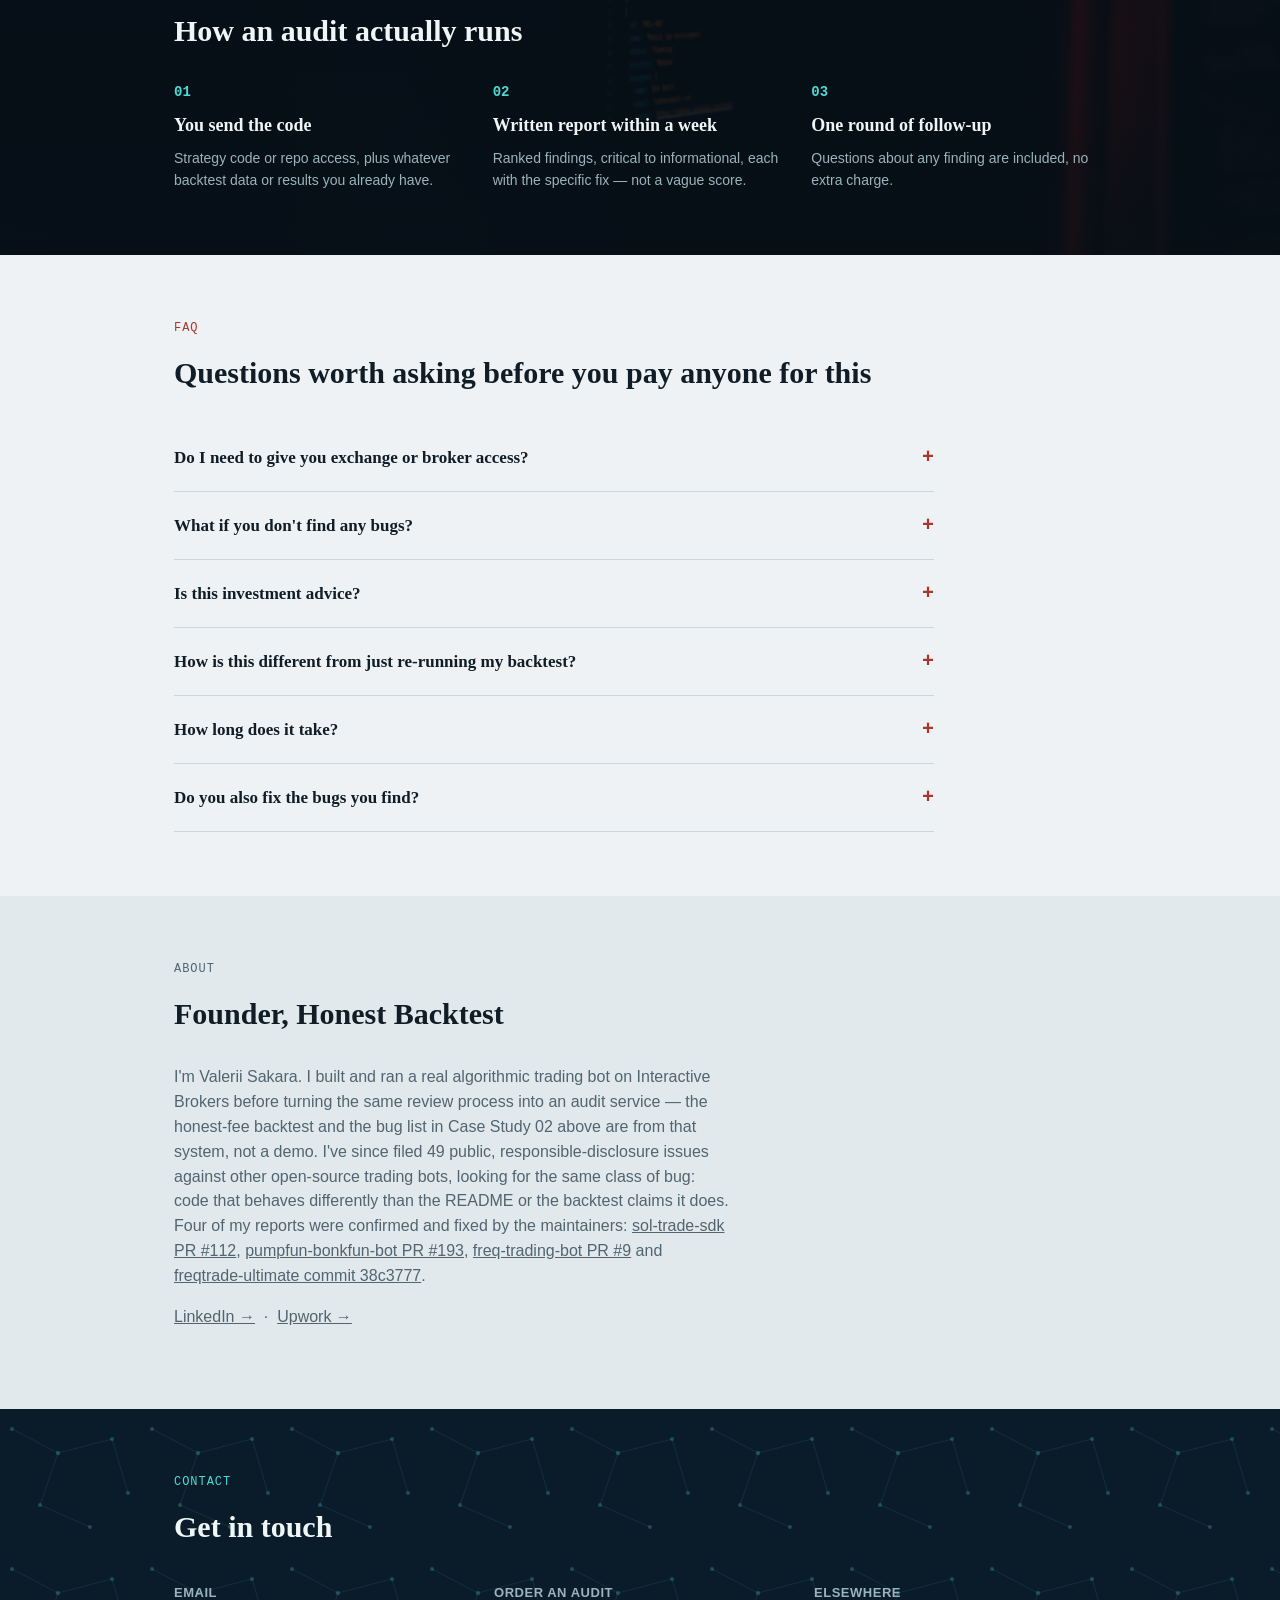
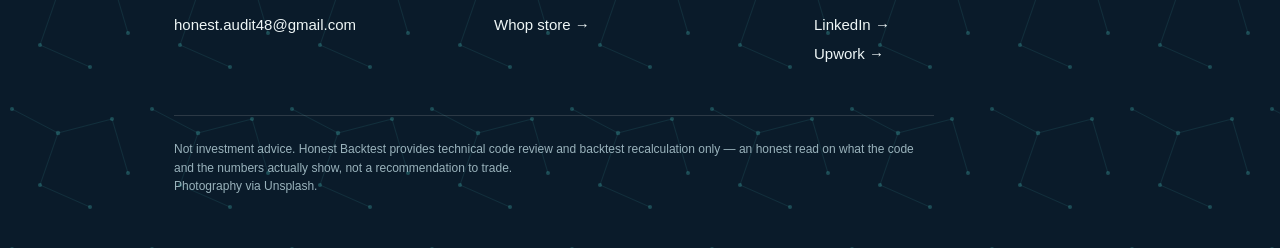
==== commit 60ef9f27: "content: About — четыре подтверждённых исправления (добавлен коммит freqtrade-ultimate), формулировк" ====
--- a/index.html
+++ b/index.html
@@ -265,11 +265,12 @@
       the bug list in Case Study 02 above are from that system, not a demo. I've since filed
       49 public, responsible-disclosure issues against other open-source trading bots, looking
       for the same class of bug: code that behaves differently than the README or the backtest
-      claims it does. Three have already been merged as real fixes by the maintainers:
+      claims it does. Four of my reports were confirmed and fixed by the maintainers:
       <a href="https://github.com/0xfnzero/sol-trade-sdk/pull/112" target="_blank" rel="noopener">sol-trade-sdk PR #112</a>,
-      <a href="https://github.com/chainstacklabs/pumpfun-bonkfun-bot/pull/193" target="_blank" rel="noopener">pumpfun-bonkfun-bot PR #193</a>
+      <a href="https://github.com/chainstacklabs/pumpfun-bonkfun-bot/pull/193" target="_blank" rel="noopener">pumpfun-bonkfun-bot PR #193</a>,
+      <a href="https://github.com/thanhphan20/freq-trading-bot/pull/9" target="_blank" rel="noopener">freq-trading-bot PR #9</a>
       and
-      <a href="https://github.com/thanhphan20/freq-trading-bot/pull/9" target="_blank" rel="noopener">freq-trading-bot PR #9</a>.</p>
+      <a href="https://github.com/titouannwtt/freqtrade-ultimate/commit/38c377763" target="_blank" rel="noopener">freqtrade-ultimate commit 38c3777</a>.</p>
       <p><a href="https://www.linkedin.com/in/valerii-sakara-b7b53826a" target="_blank" rel="noopener">LinkedIn →</a>
       &nbsp;·&nbsp;
       <a href="https://www.upwork.com/freelancers/~0172b73e1bdd2510b4" target="_blank" rel="noopener">Upwork →</a></p>
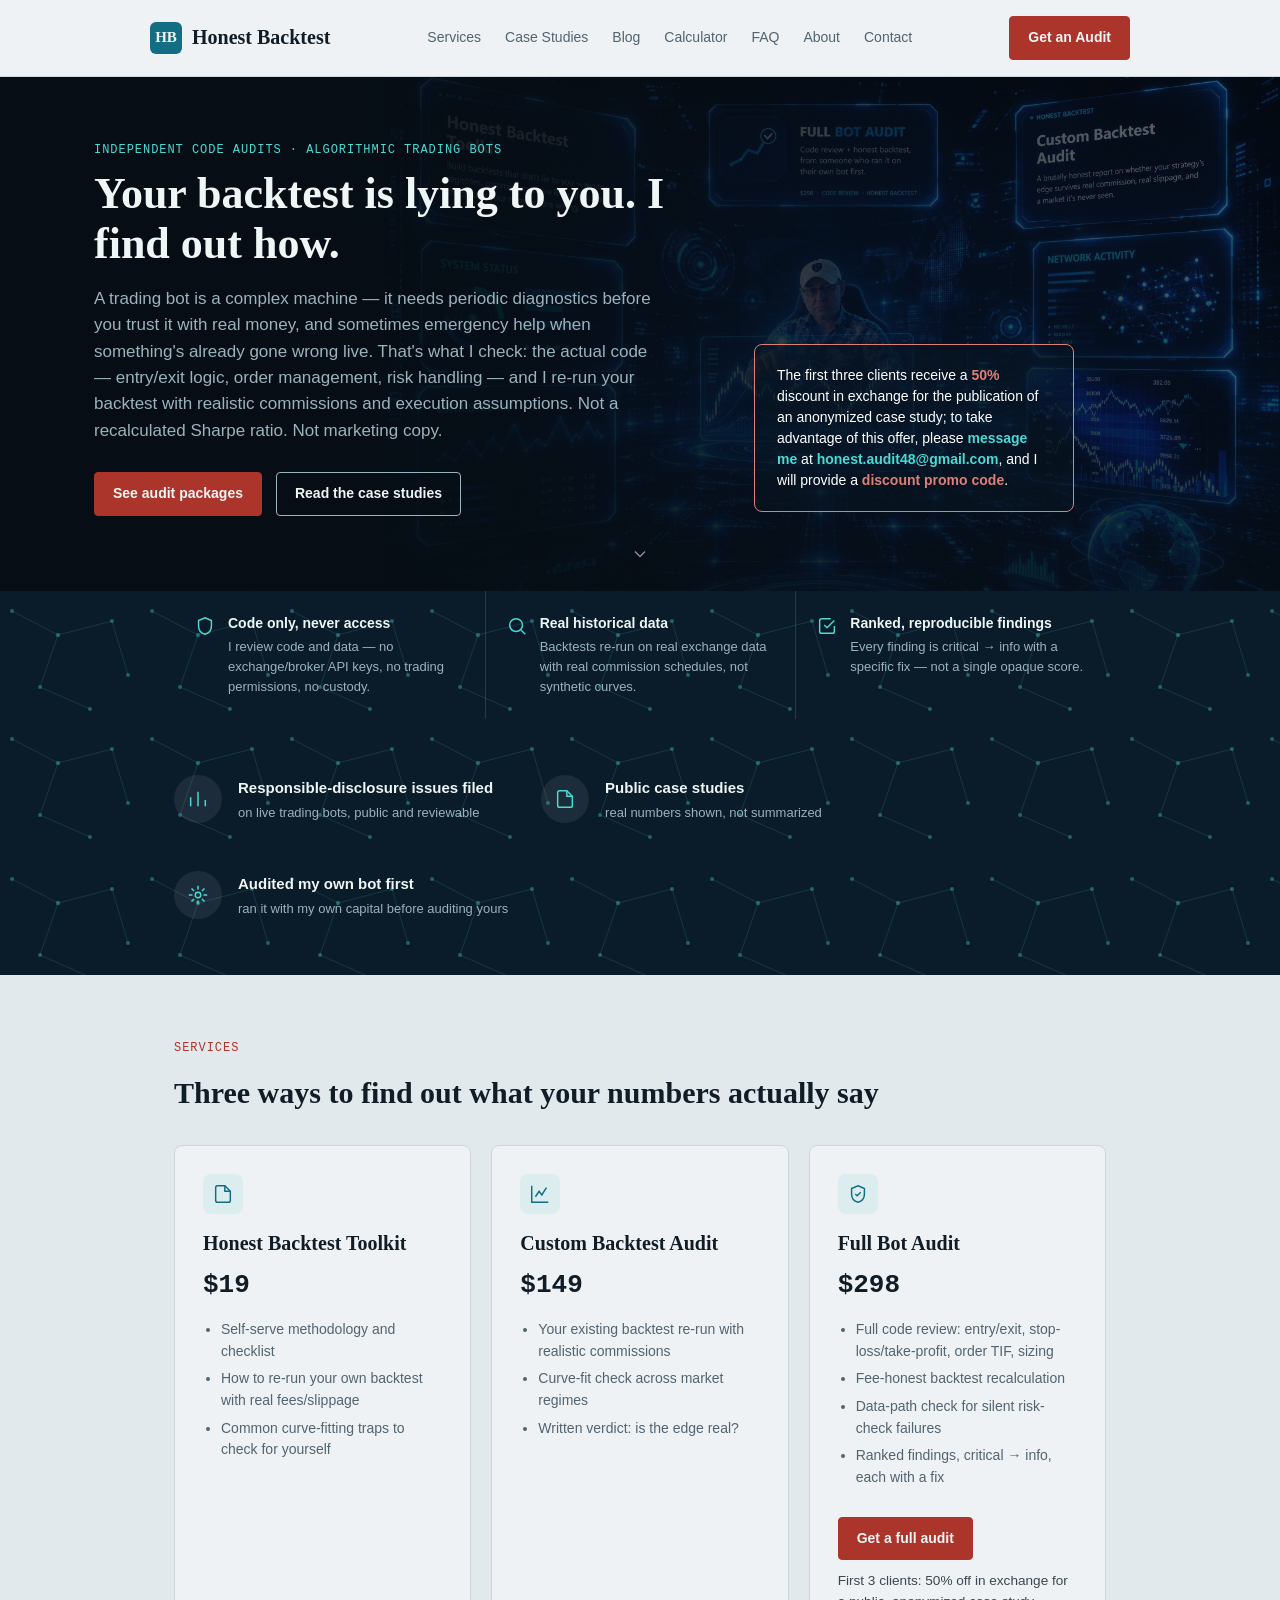
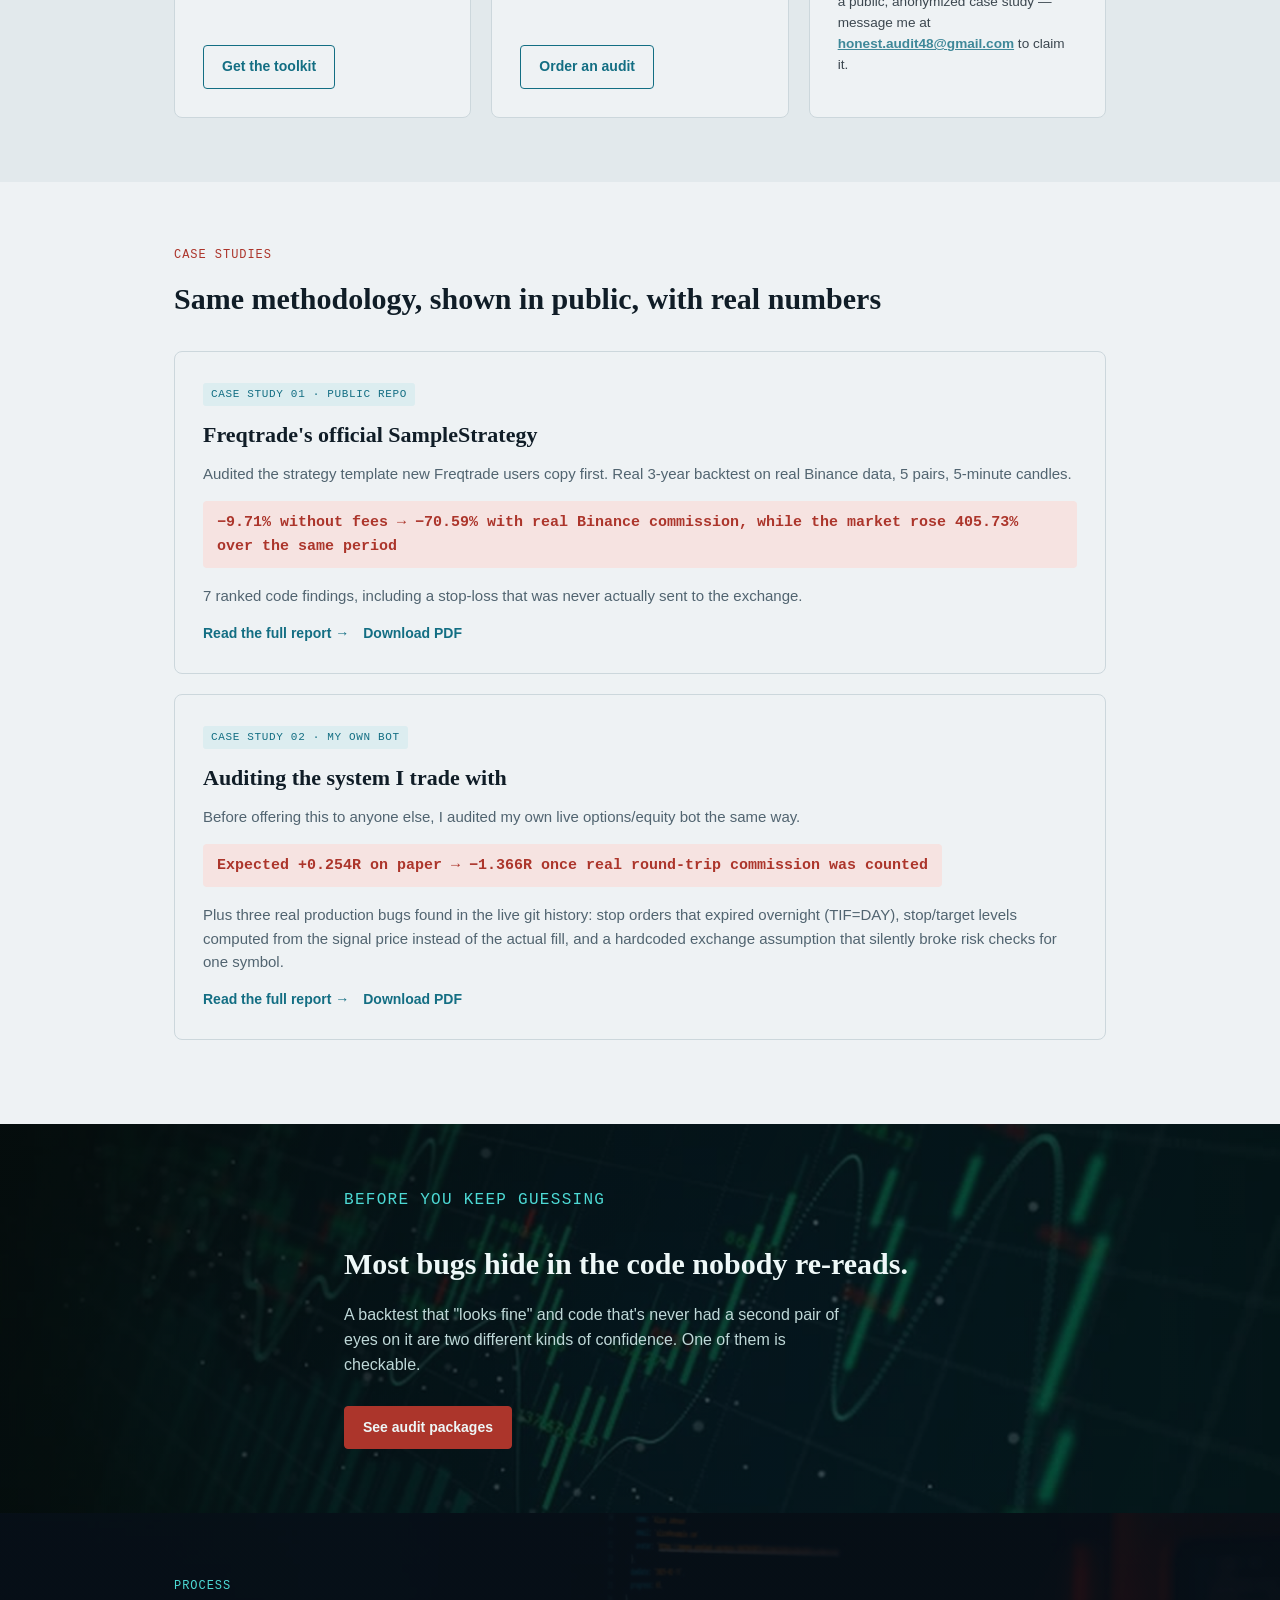
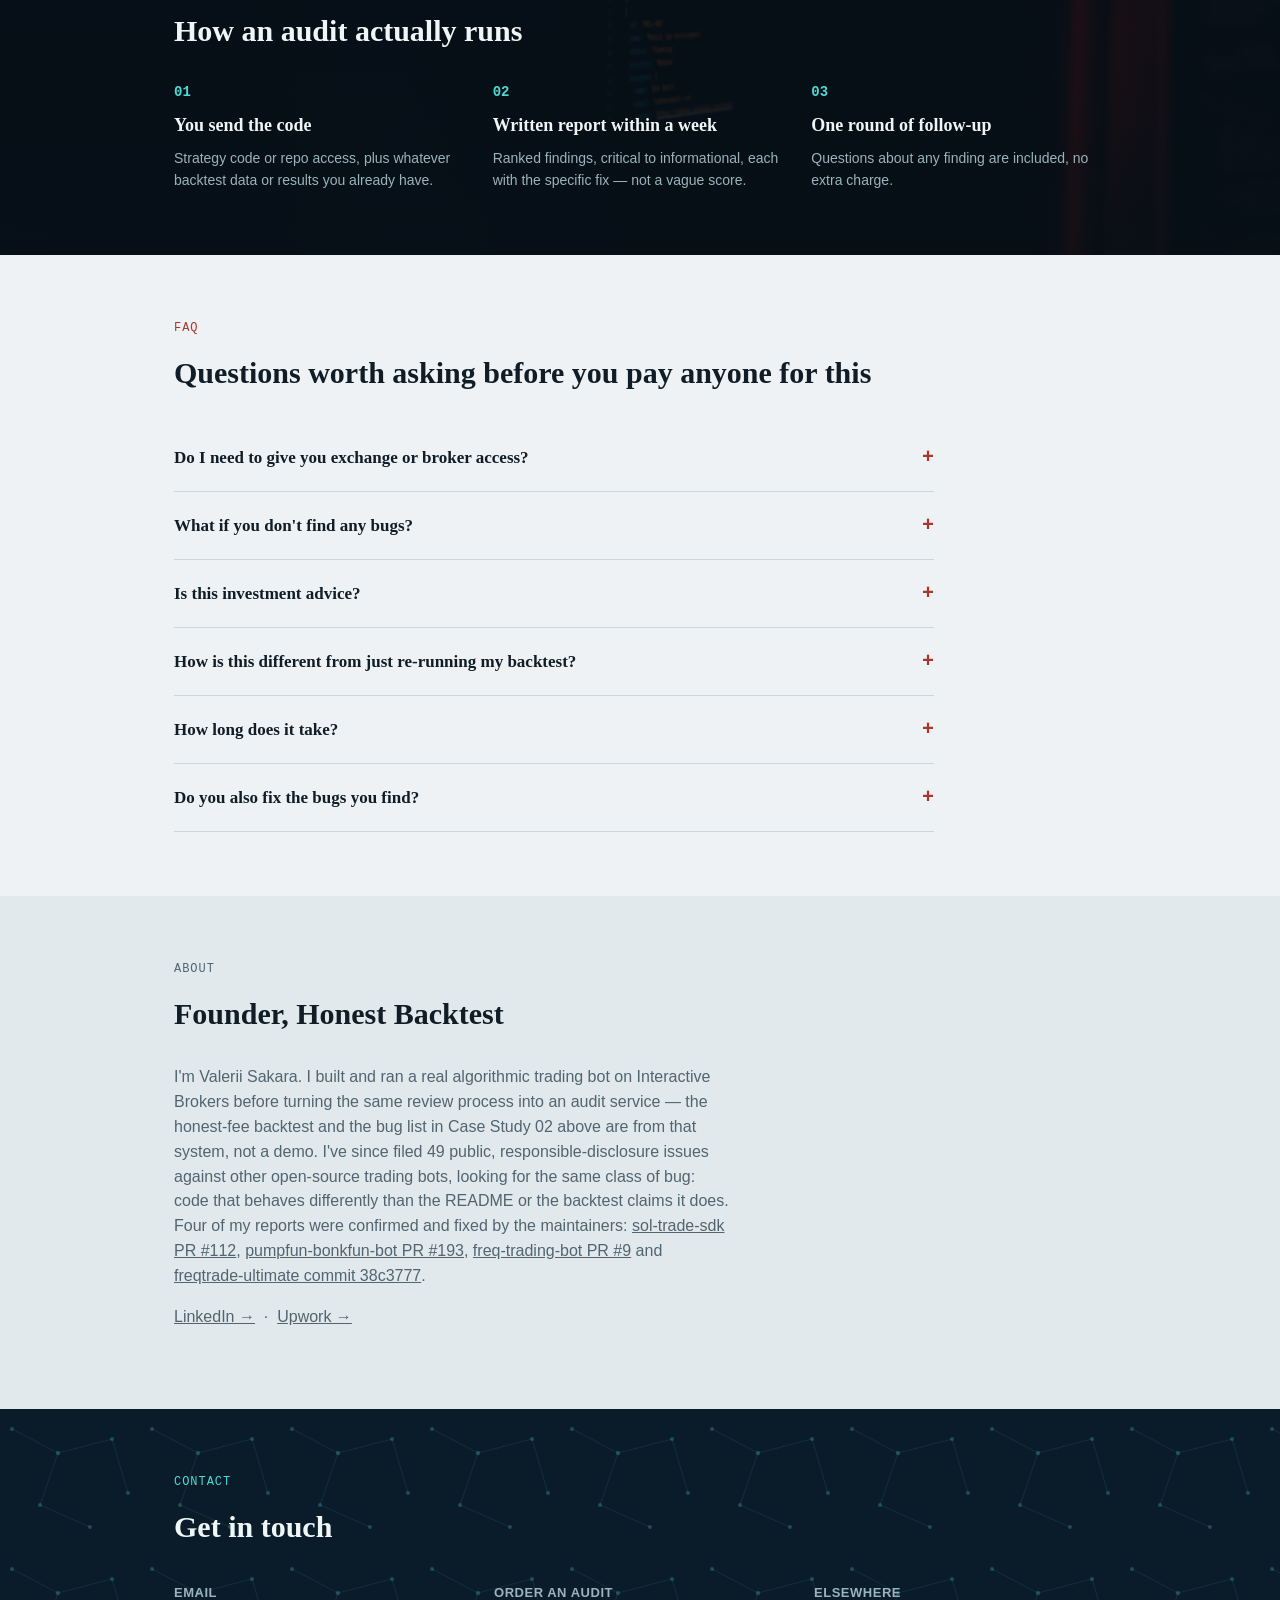
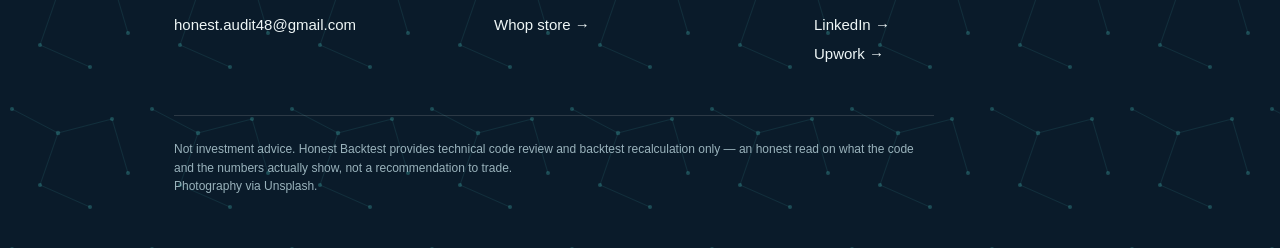
==== commit 944ea6e2: "feat: пункт Calculator в шапке главной — ссылка на commission-drag.html Co-Authored-By: Claude Sonne" ====
--- a/index.html
+++ b/index.html
@@ -30,6 +30,7 @@
       <a href="#services">Services</a>
       <a href="#cases">Case Studies</a>
       <a href="blog/">Blog</a>
+      <a href="commission-drag.html">Calculator</a>
       <a href="#faq">FAQ</a>
       <a href="#about">About</a>
       <a href="#contact">Contact</a>
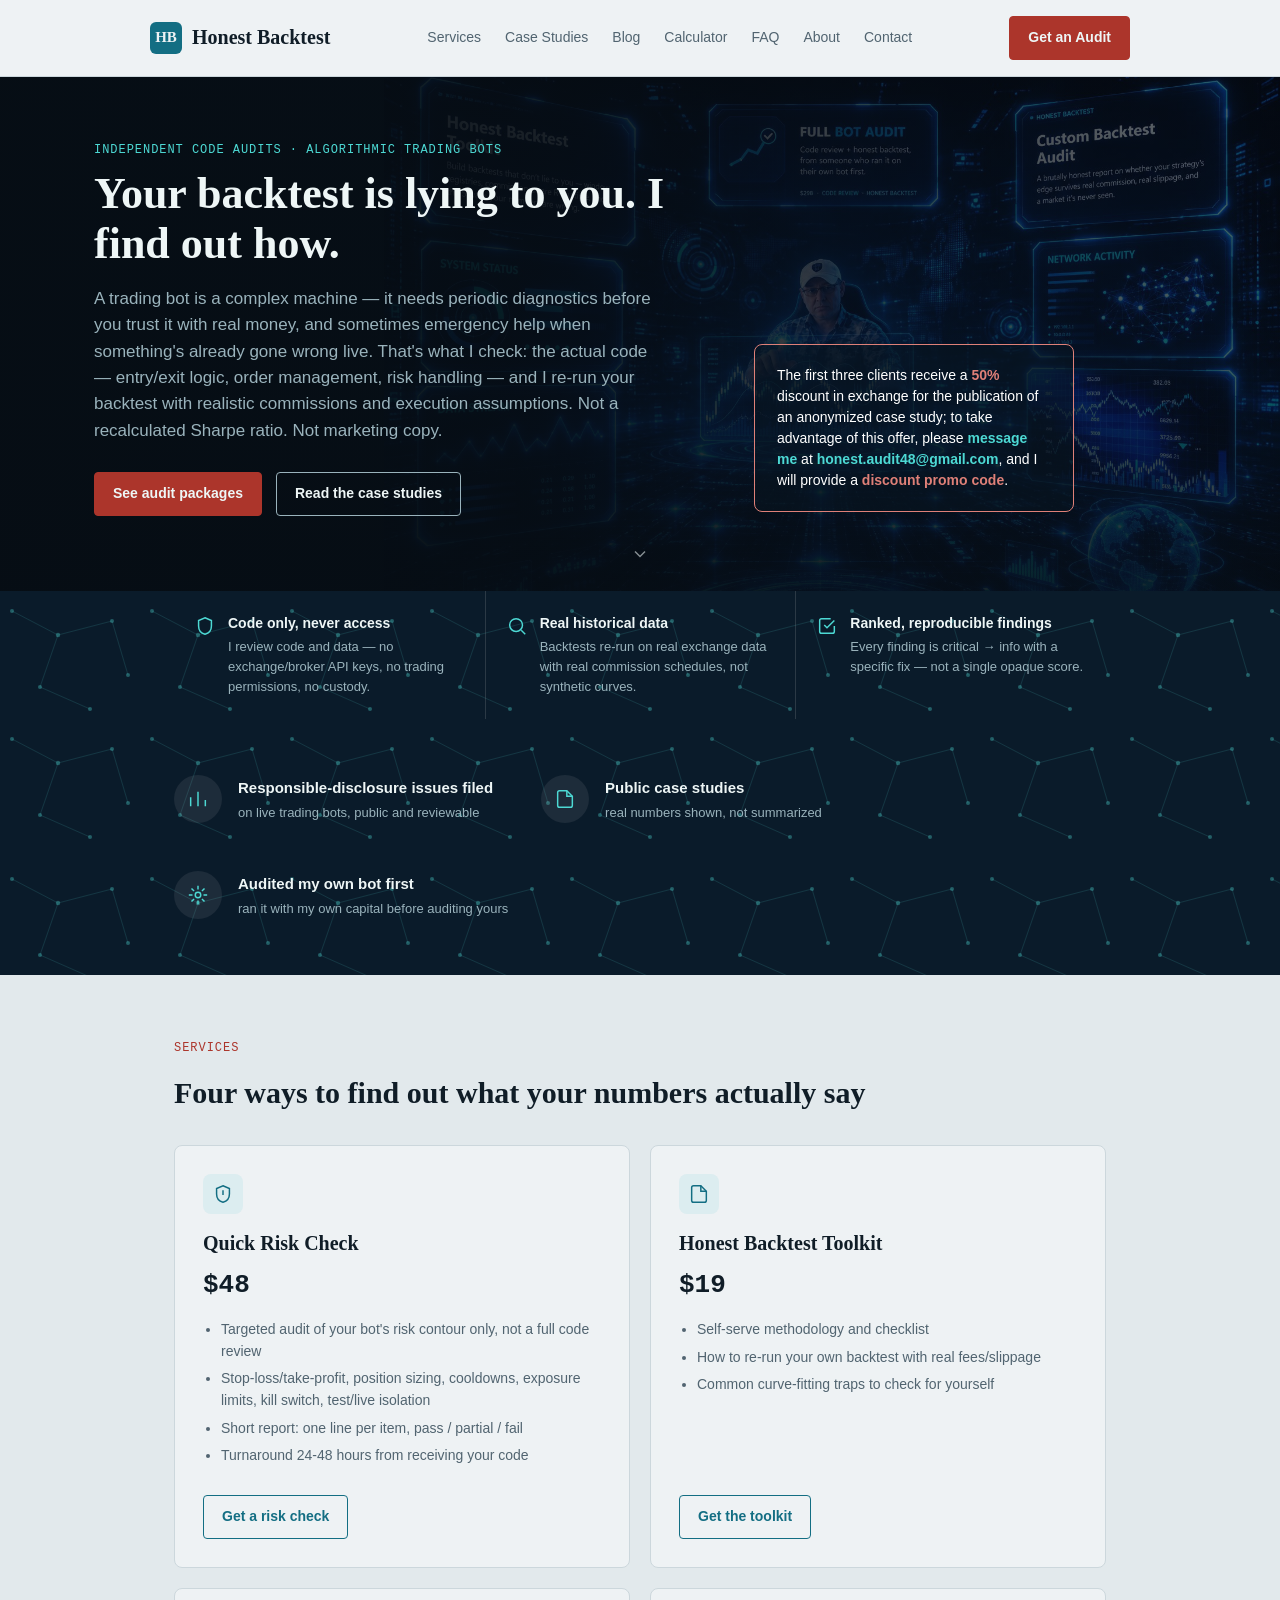
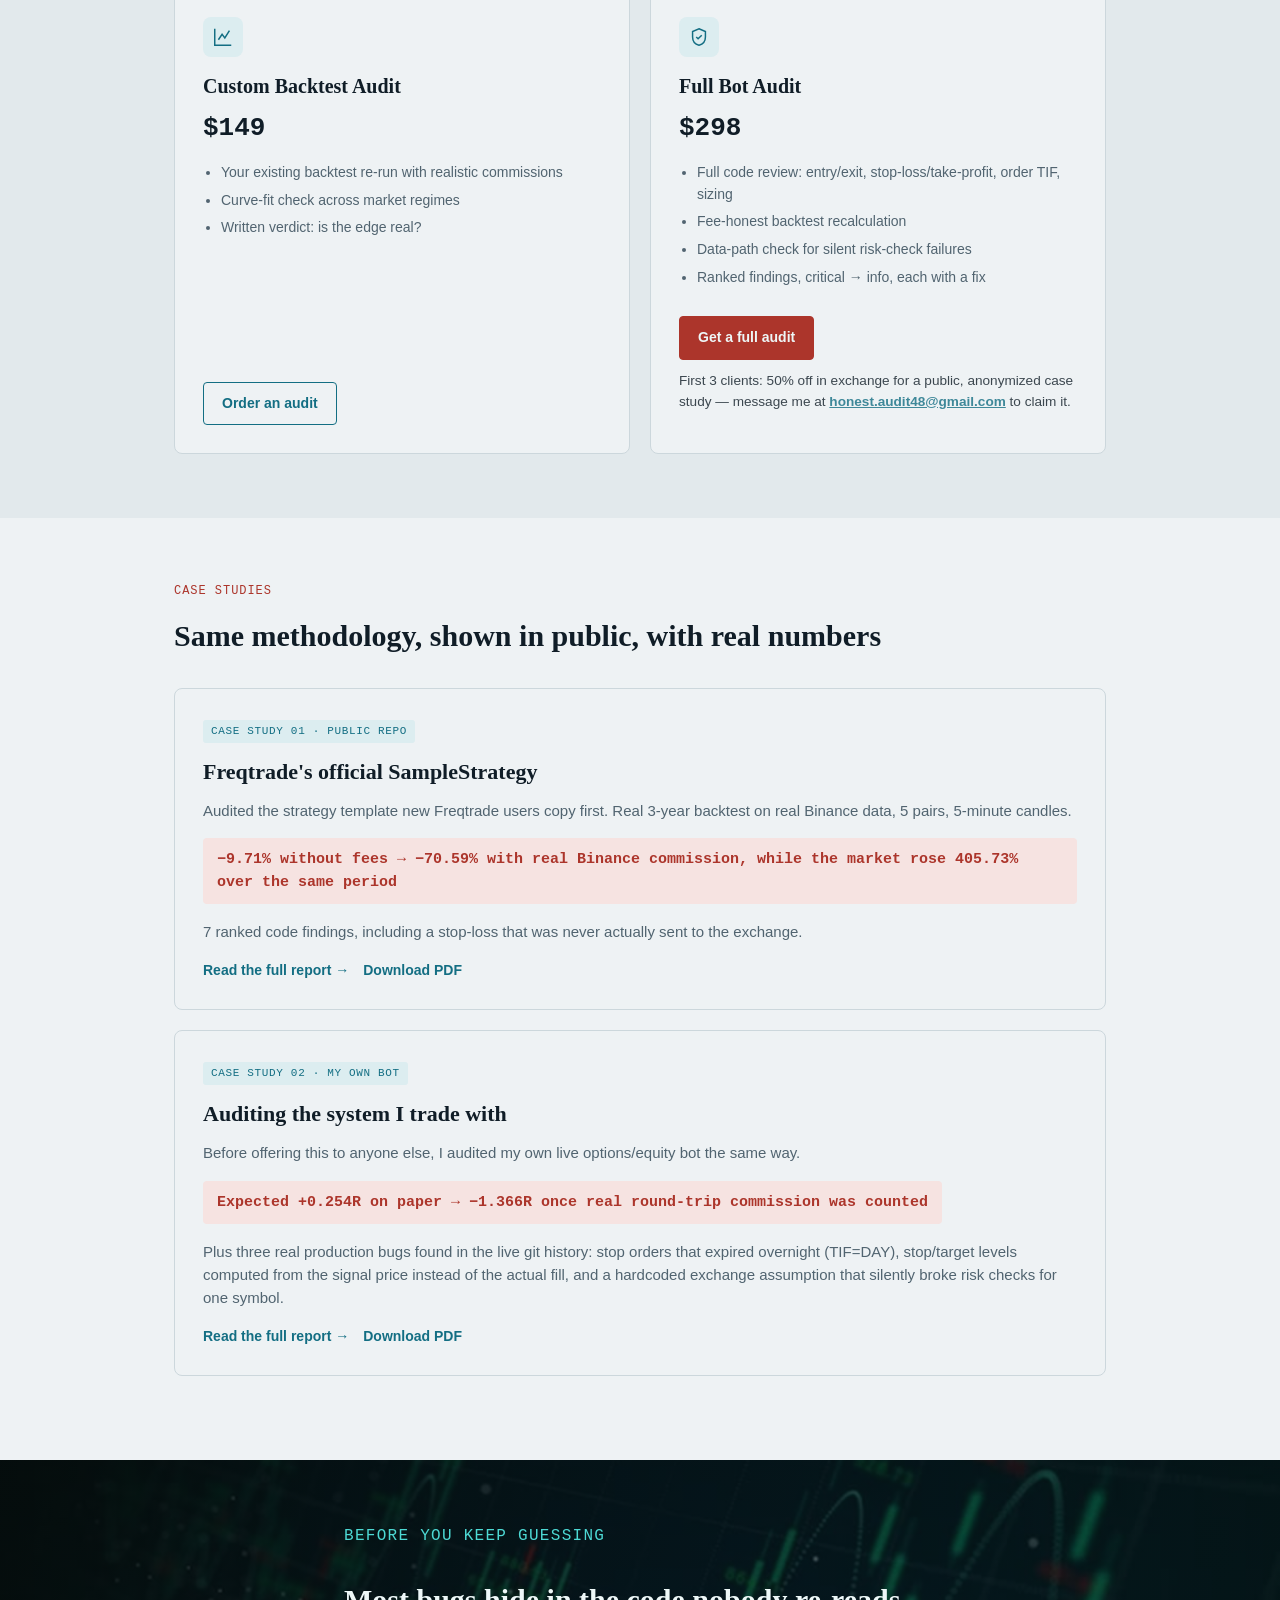
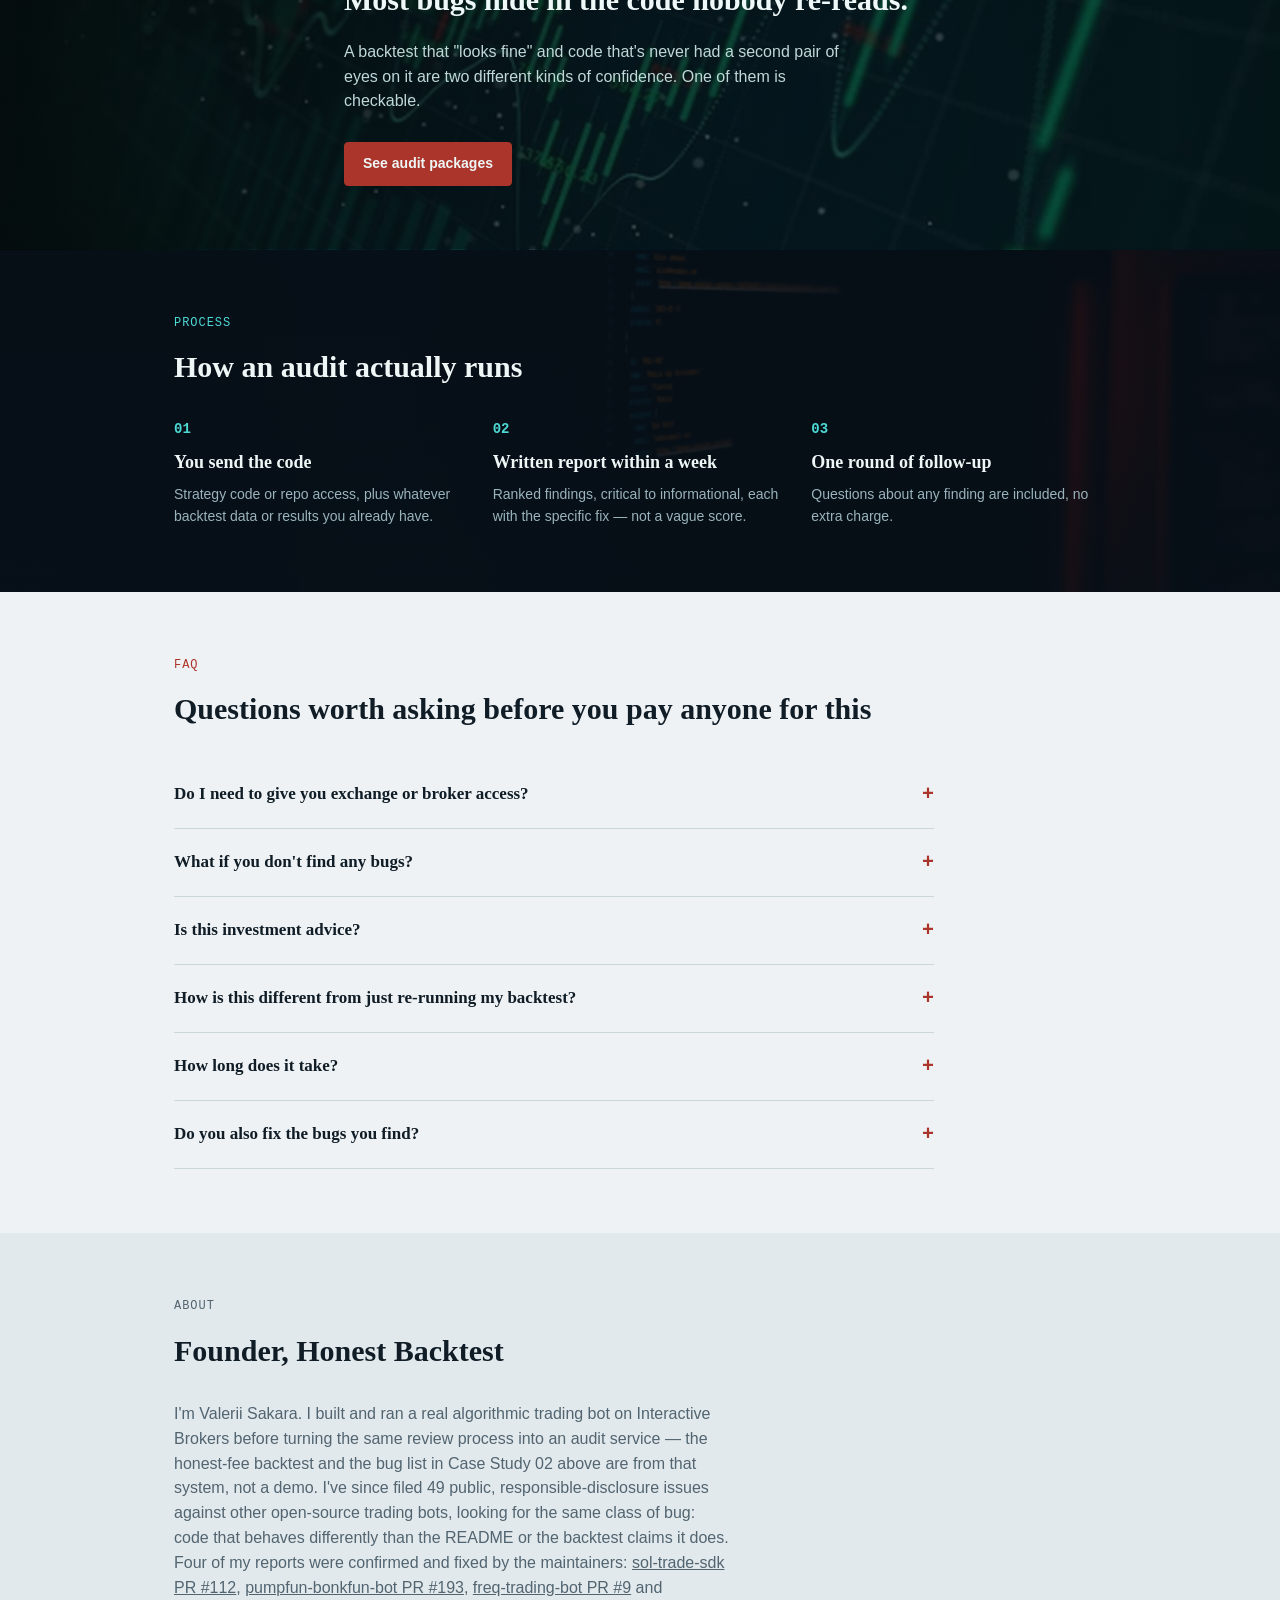
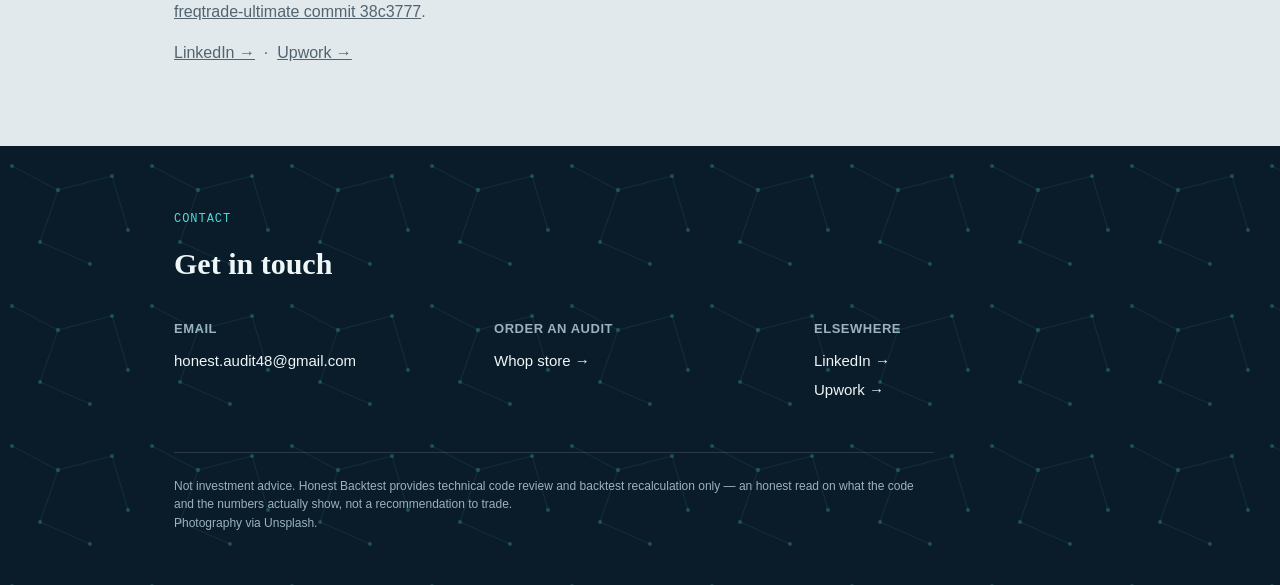
==== commit 54ea95f1: "feat: карточка Quick Risk Check ($48) на главной — прямая ссылка на Whop Co-Authored-By: Claude Sonn" ====
--- a/index.html
+++ b/index.html
@@ -101,8 +101,20 @@
 <section id="services" class="alt">
   <div class="wrap">
     <p class="kicker">Services</p>
-    <h2>Three ways to find out what your numbers actually say</h2>
-    <div class="cards">
+    <h2>Four ways to find out what your numbers actually say</h2>
+    <div class="cards cards-4">
+      <div class="card">
+        <div class="icon-badge"><svg class="icon" viewBox="0 0 24 24" fill="none" stroke="currentColor" stroke-width="1.6"><path d="M12 3l7 3v6c0 4.5-3 8-7 9-4-1-7-4.5-7-9V6l7-3z"/><path d="M12 8v5"/><path d="M12 16h.01"/></svg></div>
+        <h3>Quick Risk Check</h3>
+        <div class="price">$48</div>
+        <ul>
+          <li>Targeted audit of your bot's risk contour only, not a full code review</li>
+          <li>Stop-loss/take-profit, position sizing, cooldowns, exposure limits, kill switch, test/live isolation</li>
+          <li>Short report: one line per item, pass / partial / fail</li>
+          <li>Turnaround 24-48 hours from receiving your code</li>
+        </ul>
+        <a class="btn btn-ghost" href="https://whop.com/honest-backtest/products/quick-risk-check/" target="_blank" rel="noopener">Get a risk check</a>
+      </div>
       <div class="card">
         <div class="icon-badge"><svg class="icon" viewBox="0 0 24 24" fill="none" stroke="currentColor" stroke-width="1.6"><path d="M4 19V5a2 2 0 0 1 2-2h8l6 6v10a2 2 0 0 1-2 2H6a2 2 0 0 1-2-2z"/><path d="M14 3v6h6"/></svg></div>
         <h3>Honest Backtest Toolkit</h3>
--- a/assets/site.css
+++ b/assets/site.css
@@ -175,7 +175,8 @@
 .stat-band .label{font-size:13px;color:var(--on-dark-soft);}
 
 .cards{display:grid;grid-template-columns:repeat(3,1fr);gap:20px;}
-@media (max-width:820px){.cards{grid-template-columns:1fr;}}
+.cards.cards-4{grid-template-columns:repeat(2,1fr);}
+@media (max-width:820px){.cards,.cards.cards-4{grid-template-columns:1fr;}}
 .card{
   border:1px solid var(--line);border-radius:8px;background:var(--paper);
   padding:28px;display:flex;flex-direction:column;
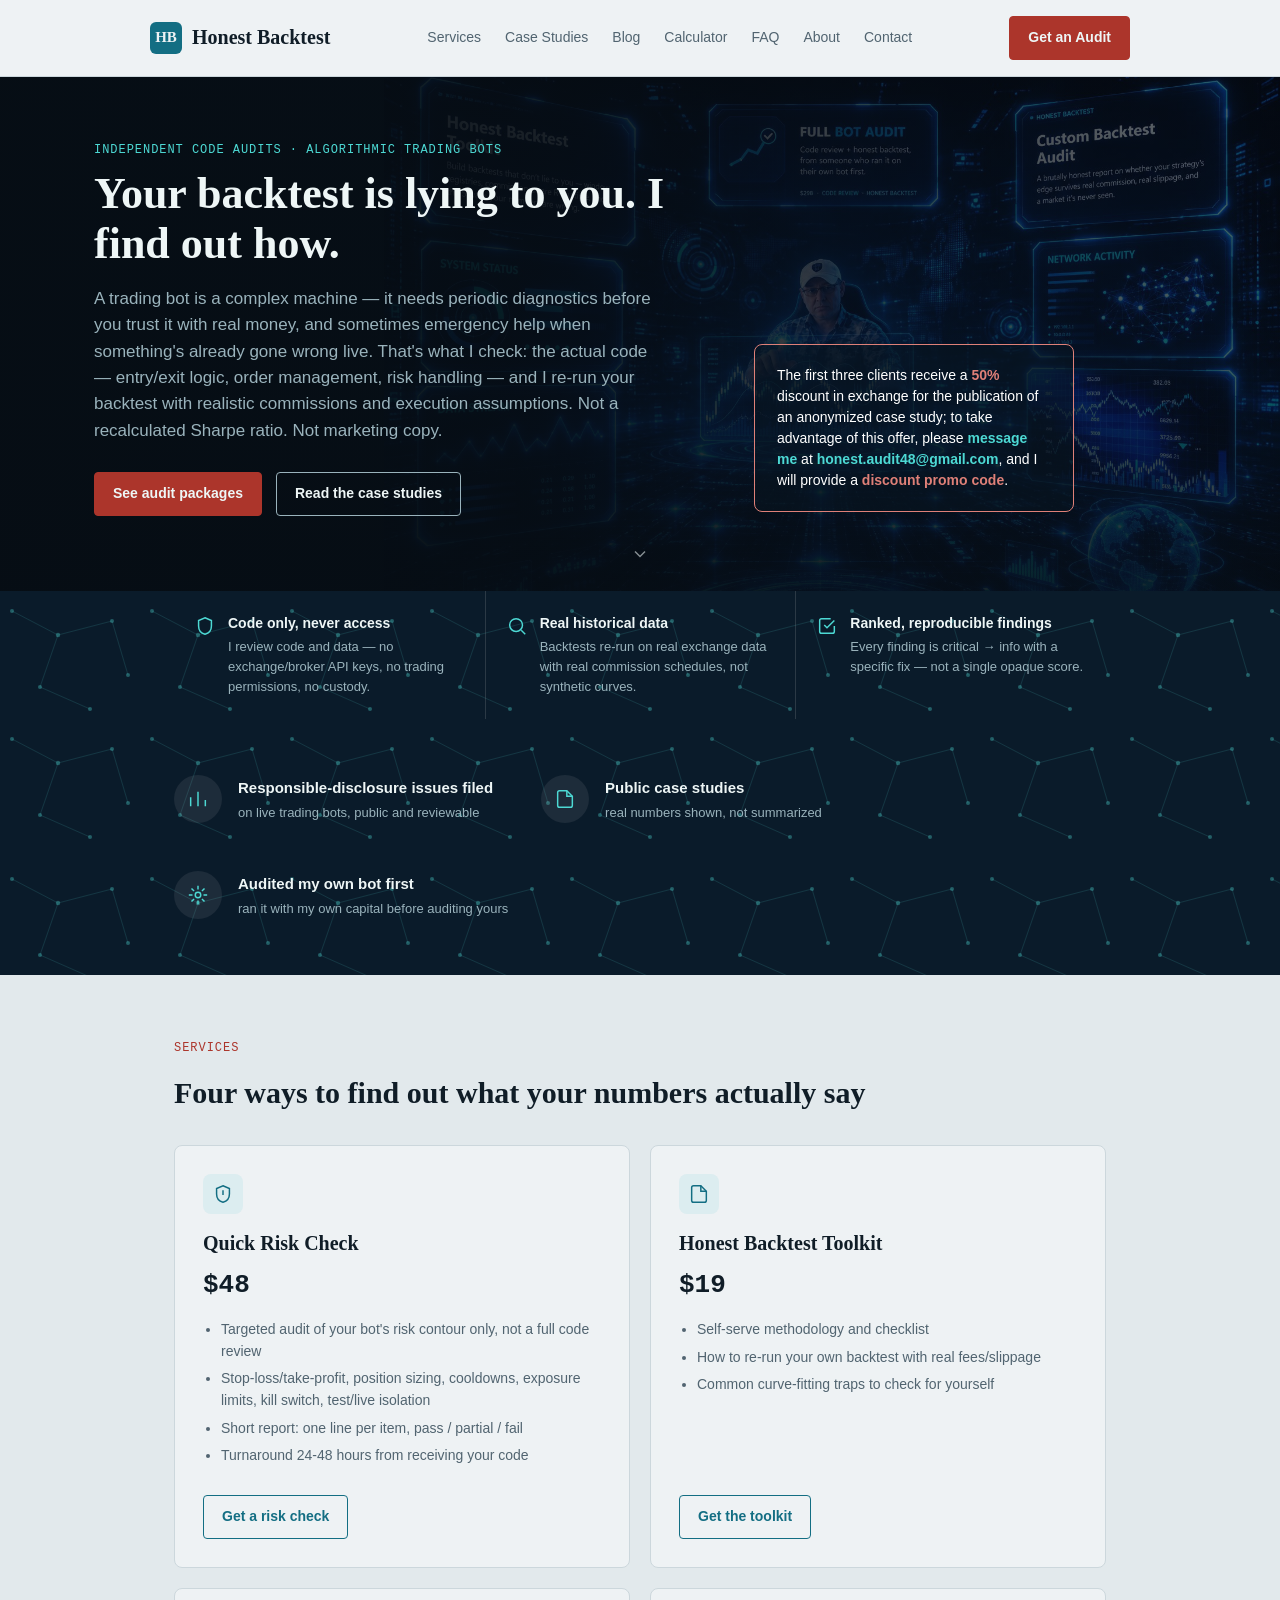
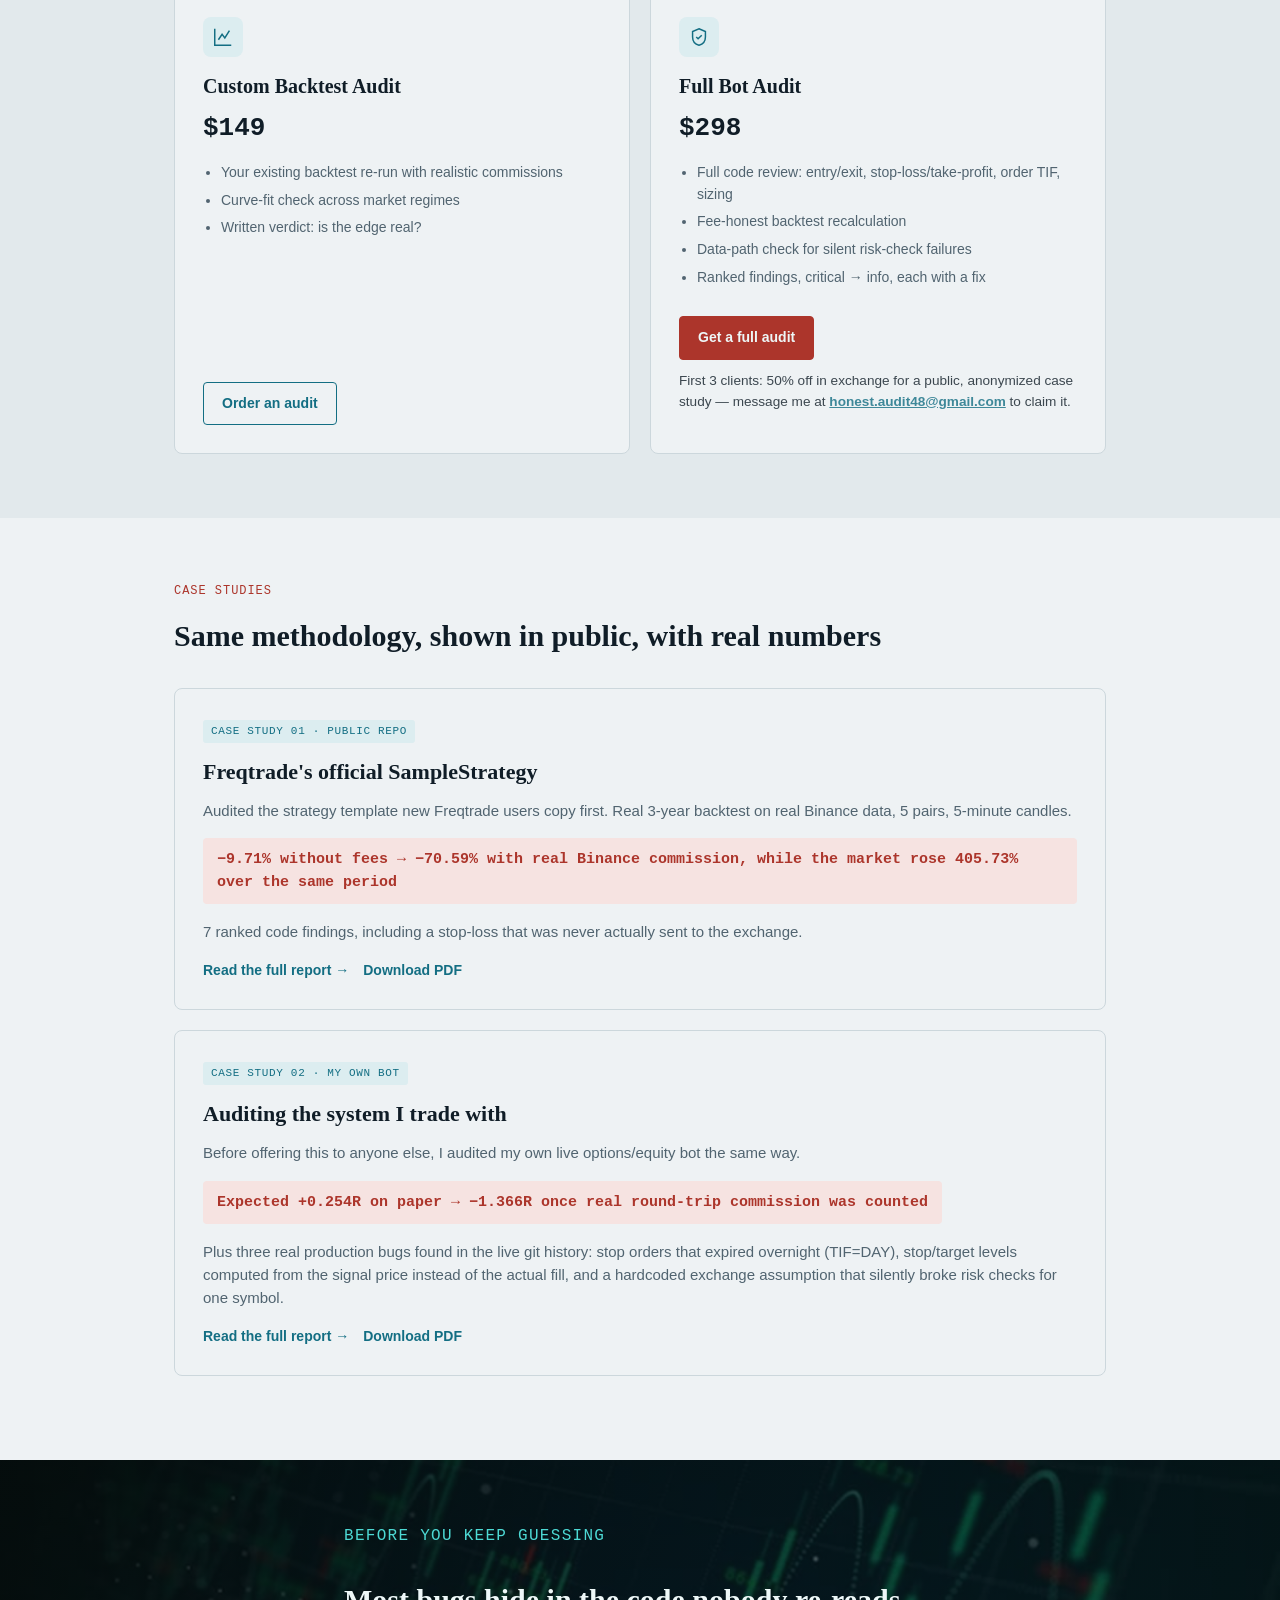
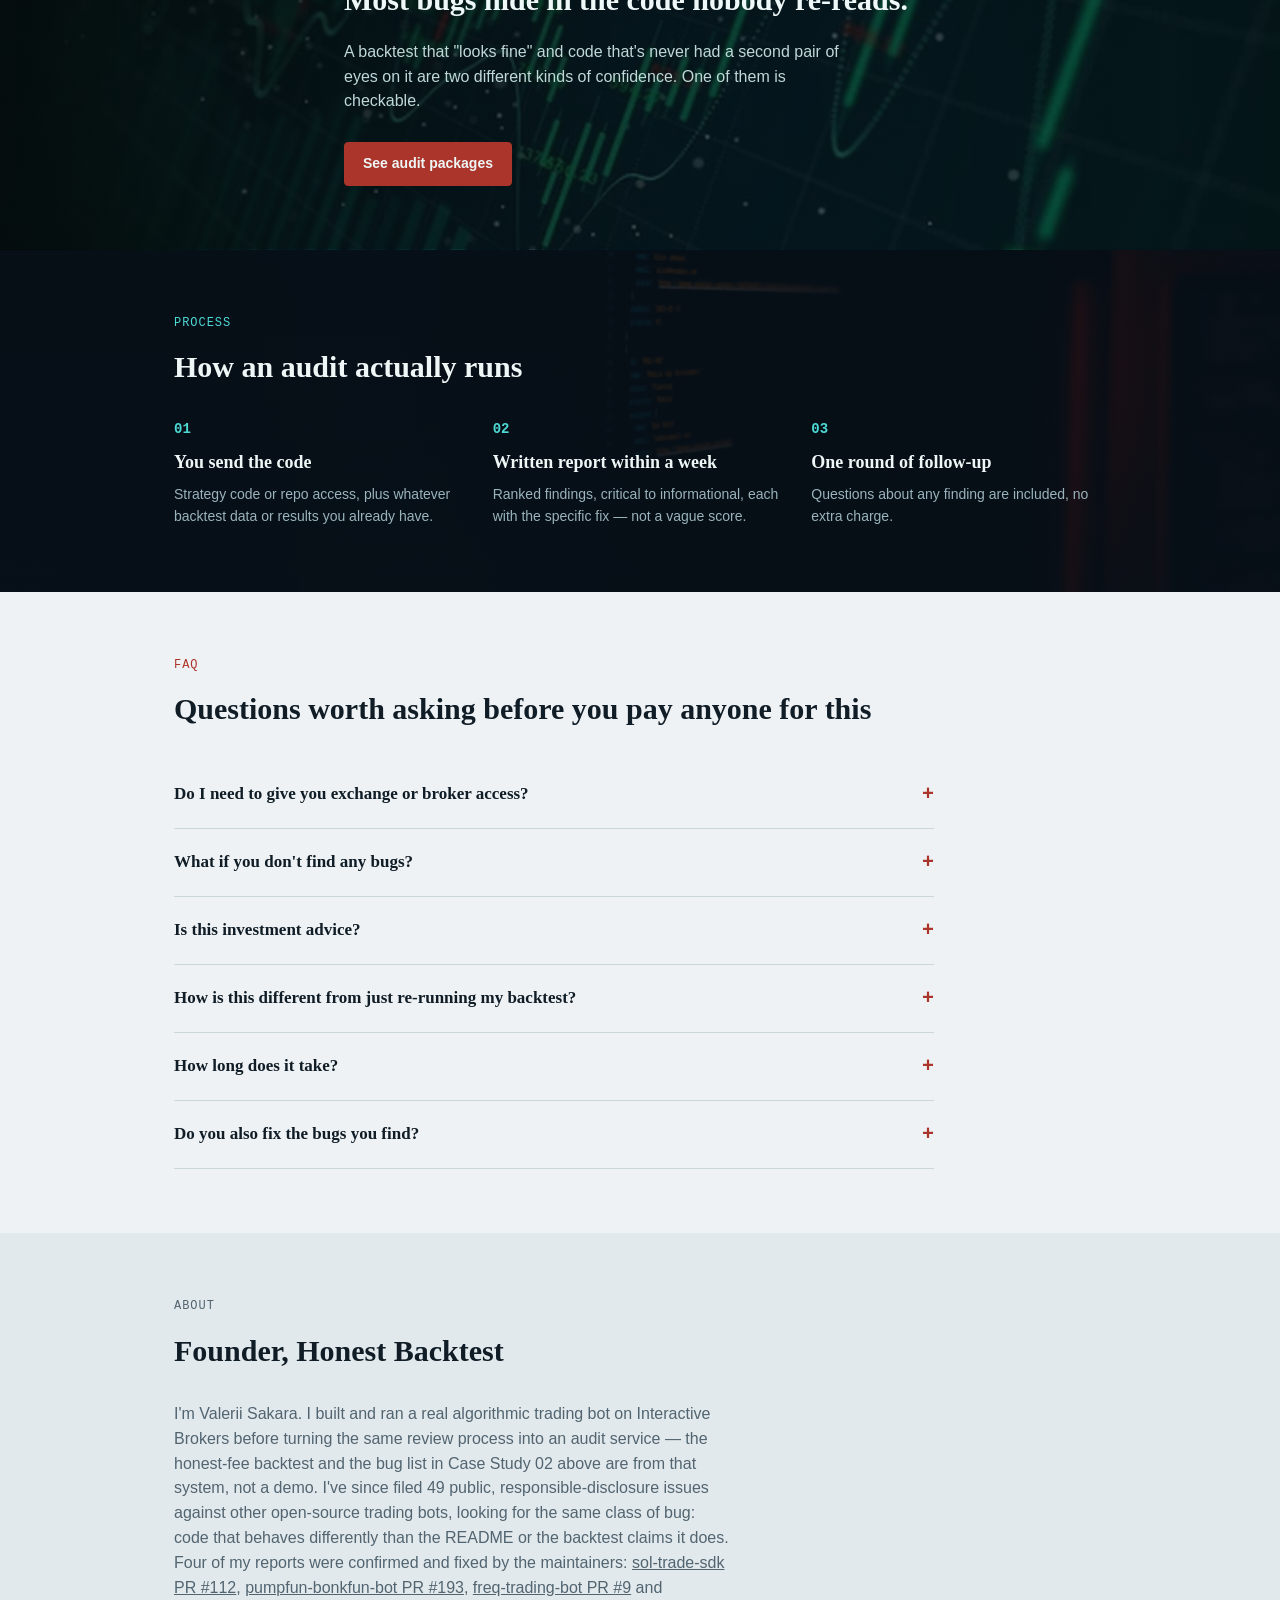
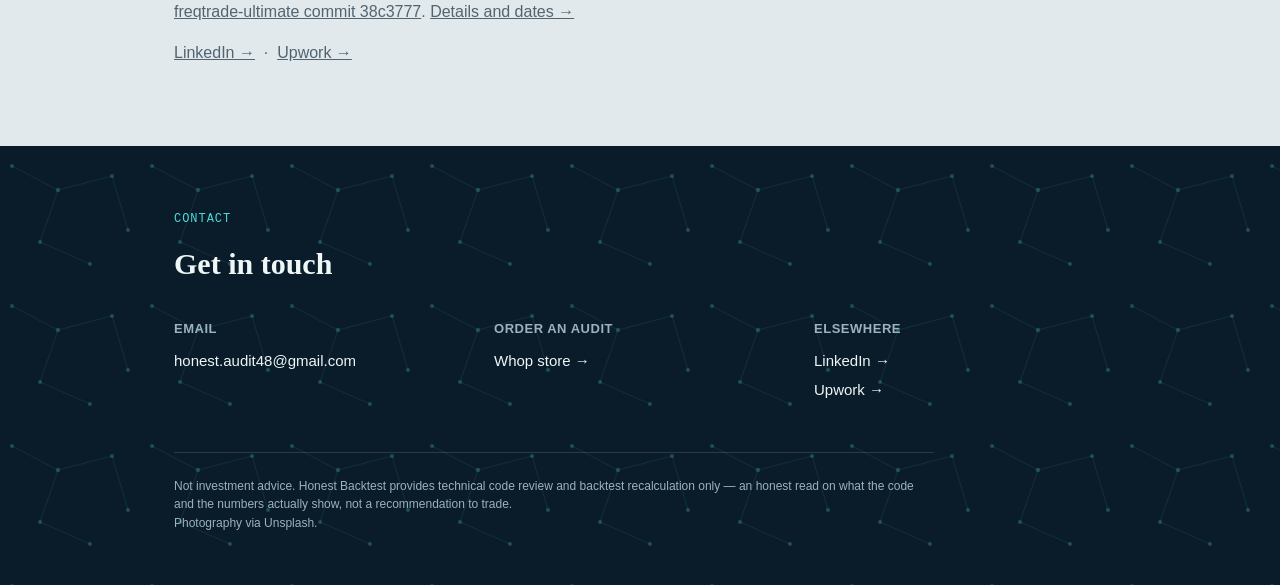
==== commit 87dfa592: "feat: страница Confirmed Findings (4 подтверждённых мейнтейнерами бага) Факты сверены с GitHub API: " ====
--- a/index.html
+++ b/index.html
@@ -15,6 +15,13 @@
 <meta name="viewport" content="width=device-width, initial-scale=1.0">
 <title>Honest Backtest — Code Audits for Algorithmic Trading Bots</title>
 <meta name="description" content="Independent code audits for algorithmic trading bots. Real commissions, real bugs, real backtests — not marketing curves.">
+<link rel="canonical" href="https://honest-backtest.com/">
+<meta property="og:site_name" content="Honest Backtest">
+<meta property="og:type" content="website">
+<meta property="og:title" content="Honest Backtest — Code Audits for Algorithmic Trading Bots">
+<meta property="og:description" content="Independent code audits for algorithmic trading bots. Real commissions, real bugs, real backtests — not marketing curves.">
+<meta property="og:url" content="https://honest-backtest.com/">
+<meta name="twitter:card" content="summary">
 <link rel="icon" href="data:image/svg+xml,%3Csvg xmlns='http://www.w3.org/2000/svg' viewBox='0 0 64 64'%3E%3Crect width='64' height='64' rx='10' fill='%230a1c2b'/%3E%3Ctext x='32' y='42' font-family='Georgia,serif' font-size='28' font-weight='bold' fill='%234dd9d4' text-anchor='middle'%3EHB%3C/text%3E%3C/svg%3E">
 <link rel="stylesheet" href="assets/site.css">
 </head>
@@ -283,7 +290,7 @@
       <a href="https://github.com/chainstacklabs/pumpfun-bonkfun-bot/pull/193" target="_blank" rel="noopener">pumpfun-bonkfun-bot PR #193</a>,
       <a href="https://github.com/thanhphan20/freq-trading-bot/pull/9" target="_blank" rel="noopener">freq-trading-bot PR #9</a>
       and
-      <a href="https://github.com/titouannwtt/freqtrade-ultimate/commit/38c377763" target="_blank" rel="noopener">freqtrade-ultimate commit 38c3777</a>.</p>
+      <a href="https://github.com/titouannwtt/freqtrade-ultimate/commit/38c377763" target="_blank" rel="noopener">freqtrade-ultimate commit 38c3777</a>. <a href="confirmed-findings.html">Details and dates →</a></p>
       <p><a href="https://www.linkedin.com/in/valerii-sakara-b7b53826a" target="_blank" rel="noopener">LinkedIn →</a>
       &nbsp;·&nbsp;
       <a href="https://www.upwork.com/freelancers/~0172b73e1bdd2510b4" target="_blank" rel="noopener">Upwork →</a></p>
